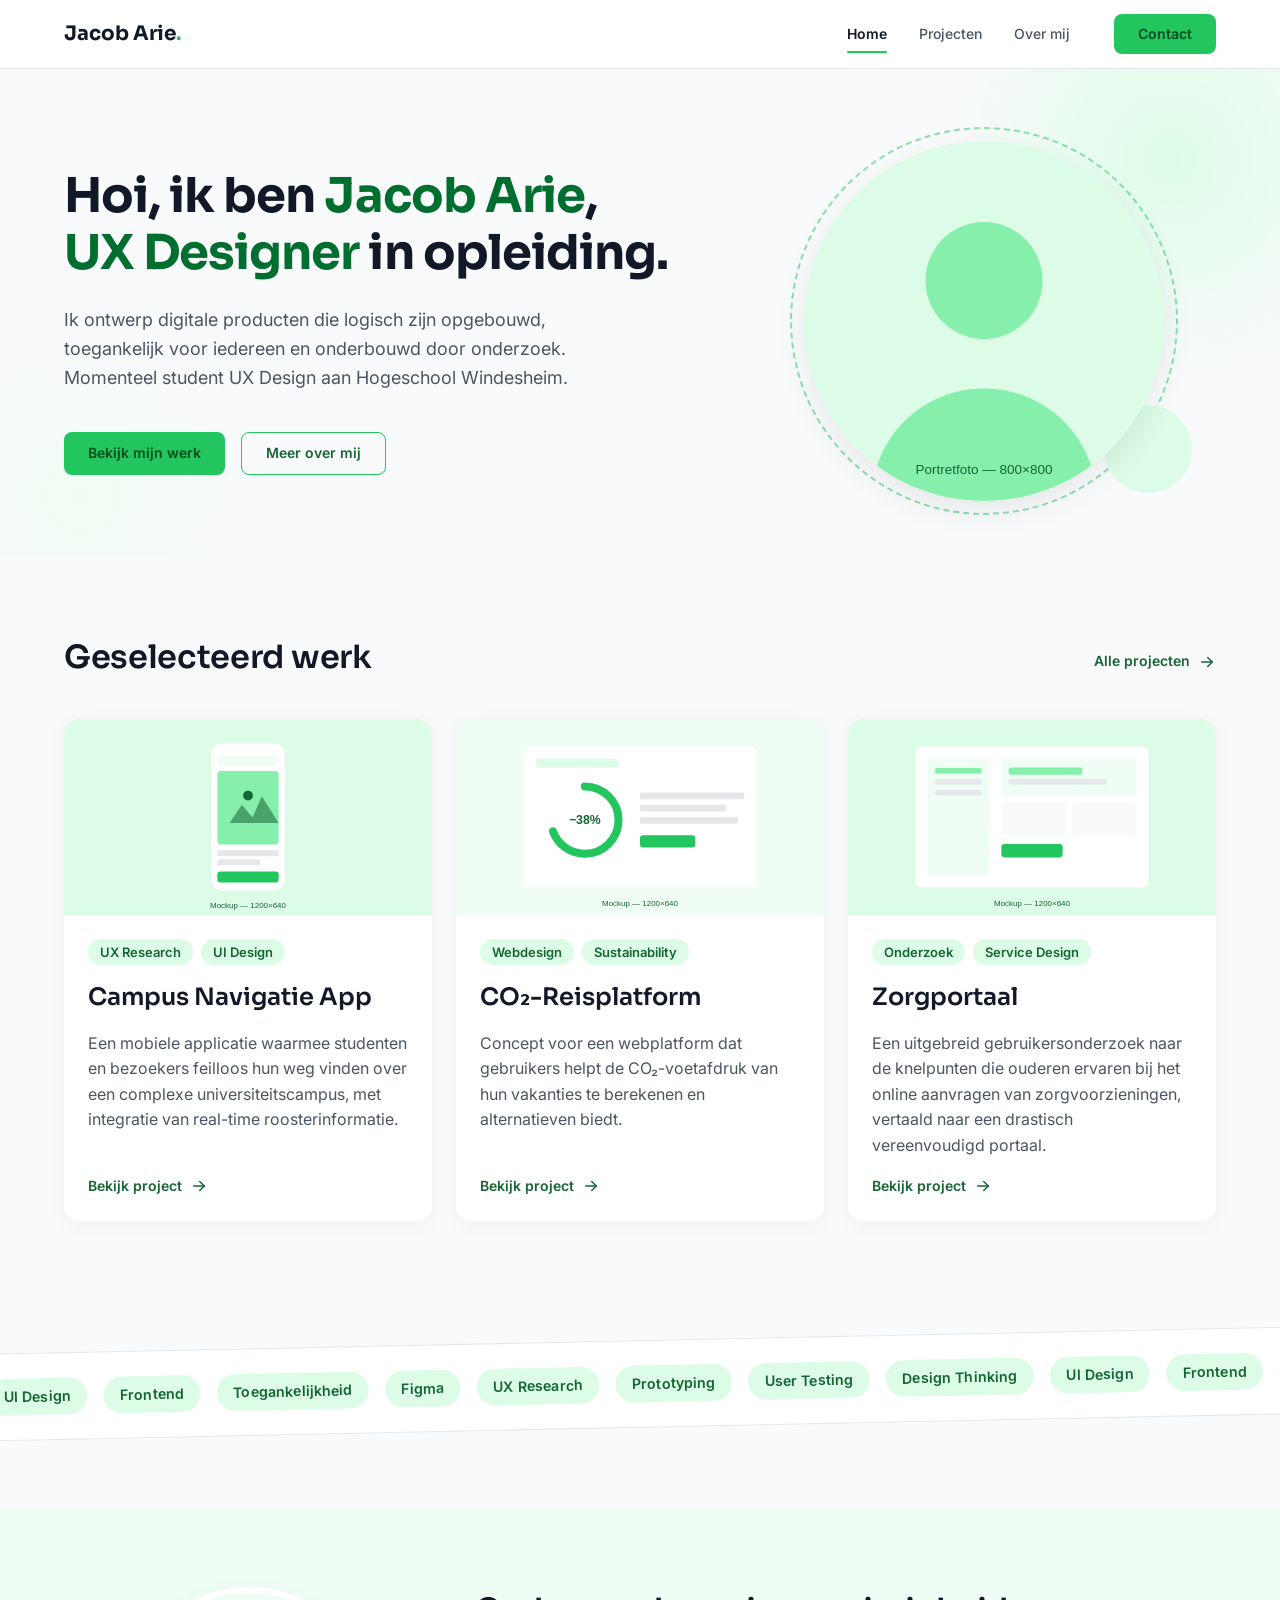
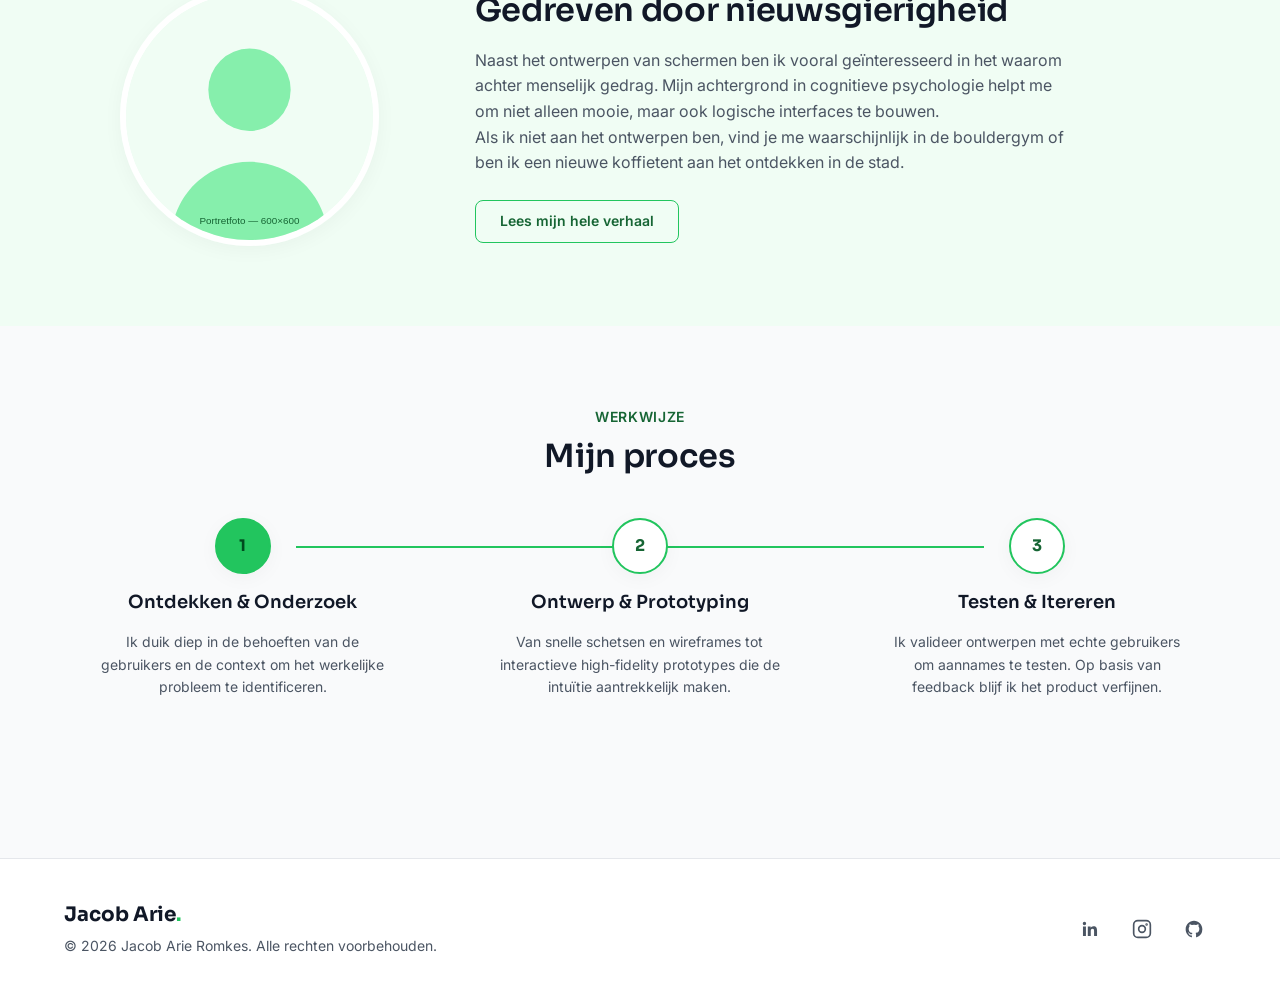
==== index.html @ 7e14b552 "polish: subtle projects note, self-contained 404, lazy images, theme-color" ====
<!DOCTYPE html>
<html lang="nl">
<head>
  <meta charset="UTF-8">
  <meta name="viewport" content="width=device-width, initial-scale=1.0">
  <meta name="theme-color" content="#f9fafb">
  <title>Jacob Arie | UX Designer in opleiding</title>
  <meta name="description" content="Portfolio van Jacob Arie Romkes, student UX Design aan Hogeschool Windesheim. Digitale producten die logisch zijn opgebouwd, toegankelijk en onderbouwd door onderzoek.">
  <link rel="icon" type="image/svg+xml" href="assets/icons/favicon.svg">
  <link rel="preconnect" href="https://fonts.googleapis.com">
  <link rel="preconnect" href="https://fonts.gstatic.com" crossorigin>
  <link href="https://fonts.googleapis.com/css2?family=Inter:wght@400;500;600&family=Sora:wght@600;700&display=swap" rel="stylesheet">
  <link rel="stylesheet" href="css/tokens.css">
  <link rel="stylesheet" href="css/base.css">
  <link rel="stylesheet" href="css/components.css">
  <link rel="stylesheet" href="css/pages.css">
  <link rel="stylesheet" href="css/animations.css">
  <script src="js/main.js" defer></script>
  <script src="js/scroll-animations.js" defer></script>
</head>
<body>
  <a class="skip-link" href="#main">Direct naar inhoud</a>

  <header class="site-header">
    <div class="container">
      <a class="site-logo" href="index.html">Jacob Arie<span class="logo-dot">.</span></a>
      <button class="nav-toggle" aria-expanded="false" aria-controls="site-nav" aria-label="Menu">
        <span class="bar"></span>
        <span class="bar"></span>
        <span class="bar"></span>
      </button>
      <nav class="site-nav" id="site-nav" aria-label="Hoofdnavigatie">
        <ul>
          <li><a href="index.html" aria-current="page">Home</a></li>
          <li><a href="projecten.html">Projecten</a></li>
          <li><a href="over-mij.html">Over mij</a></li>
        </ul>
        <a class="btn btn-primary nav-cta" href="contact.html">Contact</a>
      </nav>
    </div>
  </header>

  <main id="main">

    <!-- Hero -->
    <section class="hero" aria-labelledby="hero-title">
      <div class="container">
        <div class="hero-copy" data-reveal>
          <h1 id="hero-title">Hoi, ik ben <span class="hero-accent">Jacob Arie</span>,<br>
            <span class="hero-accent">UX Designer</span> in opleiding.</h1>
          <p class="hero-intro">Ik ontwerp digitale producten die logisch zijn opgebouwd, toegankelijk voor iedereen en onderbouwd door onderzoek. Momenteel student UX Design aan Hogeschool Windesheim.</p>
          <div class="hero-actions">
            <a class="btn btn-primary" href="projecten.html">Bekijk mijn werk</a>
            <a class="btn btn-outline" href="over-mij.html">Meer over mij</a>
          </div>
        </div>
        <div class="hero-portrait" data-reveal>
          <img src="assets/images/portret-hero.svg" alt="Portretfoto van Jacob Arie" width="800" height="800">
        </div>
      </div>
    </section>

    <!-- Geselecteerd werk -->
    <section class="section featured-work" aria-labelledby="werk-title">
      <div class="container">
        <div class="section-head" data-reveal>
          <h2 id="werk-title">Geselecteerd werk</h2>
          <a class="btn btn-ghost" href="projecten.html">Alle projecten
            <svg class="icon" xmlns="http://www.w3.org/2000/svg" viewBox="0 0 24 24" fill="none" stroke="currentColor" stroke-width="2" stroke-linecap="round" stroke-linejoin="round" aria-hidden="true"><path d="M5 12h14"/><path d="m13 6 6 6-6 6"/></svg></a>
        </div>
        <div class="projects-grid" data-reveal-stagger>
          <article class="card card-hover project-card">
            <img class="project-thumb" loading="lazy" decoding="async" src="assets/images/project-1-thumb.svg" alt="" width="1200" height="640">
            <div class="project-body">
              <ul class="chip-list" aria-label="Categorieën">
                <li class="chip">UX Research</li>
                <li class="chip">UI Design</li>
              </ul>
              <h3><a href="projecten/campus-app.html">Campus Navigatie App</a></h3>
              <p>Een mobiele applicatie waarmee studenten en bezoekers feilloos hun weg vinden over een complexe universiteitscampus, met integratie van real-time roosterinformatie.</p>
              <span class="project-link">Bekijk project
                <svg class="icon" xmlns="http://www.w3.org/2000/svg" viewBox="0 0 24 24" fill="none" stroke="currentColor" stroke-width="2" stroke-linecap="round" stroke-linejoin="round" aria-hidden="true"><path d="M5 12h14"/><path d="m13 6 6 6-6 6"/></svg></span>
            </div>
          </article>
          <article class="card card-hover project-card">
            <img class="project-thumb" loading="lazy" decoding="async" src="assets/images/project-2-thumb.svg" alt="" width="1200" height="640">
            <div class="project-body">
              <ul class="chip-list" aria-label="Categorieën">
                <li class="chip">Webdesign</li>
                <li class="chip">Sustainability</li>
              </ul>
              <h3><a href="projecten/co2-platform.html">CO₂-Reisplatform</a></h3>
              <p>Concept voor een webplatform dat gebruikers helpt de CO₂-voetafdruk van hun vakanties te berekenen en alternatieven biedt.</p>
              <span class="project-link">Bekijk project
                <svg class="icon" xmlns="http://www.w3.org/2000/svg" viewBox="0 0 24 24" fill="none" stroke="currentColor" stroke-width="2" stroke-linecap="round" stroke-linejoin="round" aria-hidden="true"><path d="M5 12h14"/><path d="m13 6 6 6-6 6"/></svg></span>
            </div>
          </article>
          <article class="card card-hover project-card">
            <img class="project-thumb" loading="lazy" decoding="async" src="assets/images/project-3-thumb.svg" alt="" width="1200" height="640">
            <div class="project-body">
              <ul class="chip-list" aria-label="Categorieën">
                <li class="chip">Onderzoek</li>
                <li class="chip">Service Design</li>
              </ul>
              <h3><a href="projecten/zorgportaal.html">Zorgportaal</a></h3>
              <p>Een uitgebreid gebruikersonderzoek naar de knelpunten die ouderen ervaren bij het online aanvragen van zorgvoorzieningen, vertaald naar een drastisch vereenvoudigd portaal.</p>
              <span class="project-link">Bekijk project
                <svg class="icon" xmlns="http://www.w3.org/2000/svg" viewBox="0 0 24 24" fill="none" stroke="currentColor" stroke-width="2" stroke-linecap="round" stroke-linejoin="round" aria-hidden="true"><path d="M5 12h14"/><path d="m13 6 6 6-6 6"/></svg></span>
            </div>
          </article>
        </div>
      </div>
    </section>

    <!-- Skills-strip -->
    <aside class="skills-strip" aria-label="Vaardigheden">
      <div class="skills-track">
        <div class="skills-set">
          <span class="chip">UI Design</span>
          <span class="chip">Frontend</span>
          <span class="chip">Toegankelijkheid</span>
          <span class="chip">Figma</span>
          <span class="chip">UX Research</span>
          <span class="chip">Prototyping</span>
          <span class="chip">User Testing</span>
          <span class="chip">Design Thinking</span>
        </div>
        <div class="skills-set" aria-hidden="true">
          <span class="chip">UI Design</span>
          <span class="chip">Frontend</span>
          <span class="chip">Toegankelijkheid</span>
          <span class="chip">Figma</span>
          <span class="chip">UX Research</span>
          <span class="chip">Prototyping</span>
          <span class="chip">User Testing</span>
          <span class="chip">Design Thinking</span>
        </div>
        <div class="skills-set" aria-hidden="true">
          <span class="chip">UI Design</span>
          <span class="chip">Frontend</span>
          <span class="chip">Toegankelijkheid</span>
          <span class="chip">Figma</span>
          <span class="chip">UX Research</span>
          <span class="chip">Prototyping</span>
          <span class="chip">User Testing</span>
          <span class="chip">Design Thinking</span>
        </div>
        <div class="skills-set" aria-hidden="true">
          <span class="chip">UI Design</span>
          <span class="chip">Frontend</span>
          <span class="chip">Toegankelijkheid</span>
          <span class="chip">Figma</span>
          <span class="chip">UX Research</span>
          <span class="chip">Prototyping</span>
          <span class="chip">User Testing</span>
          <span class="chip">Design Thinking</span>
        </div>
      </div>
    </aside>

    <!-- About-teaser -->
    <section class="section about-teaser" aria-labelledby="teaser-title">
      <div class="container">
        <div class="teaser-portrait" data-reveal>
          <img loading="lazy" decoding="async" src="assets/images/portret-teaser.svg" alt="Portretfoto van Jacob Arie" width="600" height="600">
        </div>
        <div data-reveal>
          <h2 id="teaser-title">Gedreven door nieuwsgierigheid</h2>
          <p>Naast het ontwerpen van schermen ben ik vooral geïnteresseerd in het waarom achter menselijk gedrag. Mijn achtergrond in cognitieve psychologie helpt me om niet alleen mooie, maar ook logische interfaces te bouwen.</p>
          <p>Als ik niet aan het ontwerpen ben, vind je me waarschijnlijk in de bouldergym of ben ik een nieuwe koffietent aan het ontdekken in de stad.</p>
          <a class="btn btn-outline" href="over-mij.html">Lees mijn hele verhaal</a>
        </div>
      </div>
    </section>

    <!-- Proces -->
    <section class="section process" aria-labelledby="proces-title">
      <div class="container">
        <span class="overline" data-reveal>Werkwijze</span>
        <h2 id="proces-title" data-reveal>Mijn proces</h2>
        <div class="process-wrap" data-process>
          <div class="process-connector" aria-hidden="true"><span class="connector-fill"></span></div>
          <ol class="process-steps">
          <li class="process-step" data-reveal>
            <span class="step-marker">1</span>
            <h3>Ontdekken &amp; Onderzoek</h3>
            <p>Ik duik diep in de behoeften van de gebruikers en de context om het werkelijke probleem te identificeren.</p>
          </li>
          <li class="process-step" data-reveal>
            <span class="step-marker">2</span>
            <h3>Ontwerp &amp; Prototyping</h3>
            <p>Van snelle schetsen en wireframes tot interactieve high-fidelity prototypes die de intuïtie aantrekkelijk maken.</p>
          </li>
          <li class="process-step" data-reveal>
            <span class="step-marker">3</span>
            <h3>Testen &amp; Itereren</h3>
            <p>Ik valideer ontwerpen met echte gebruikers om aannames te testen. Op basis van feedback blijf ik het product verfijnen.</p>
          </li>
          </ol>
        </div>
      </div>
    </section>

  </main>

  <footer class="site-footer">
    <div class="container footer-simple">
      <div class="footer-brand">
        <a class="site-logo" href="index.html">Jacob Arie<span class="logo-dot">.</span></a>
        <p class="footer-copy">&copy; 2026 Jacob Arie Romkes. Alle rechten voorbehouden.</p>
      </div>
      <ul class="footer-socials">
        <li><a href="https://www.linkedin.com/in/jacob-arie-romkes-8985582a4" target="_blank" rel="noopener" aria-label="LinkedIn"><svg xmlns="http://www.w3.org/2000/svg" viewBox="0 0 24 24" fill="currentColor" aria-hidden="true"><path d="M20.45 20.45h-3.55v-5.57c0-1.33-.03-3.04-1.85-3.04-1.86 0-2.14 1.45-2.14 2.94v5.67H9.36V9h3.41v1.56h.05c.48-.9 1.64-1.85 3.37-1.85 3.6 0 4.27 2.37 4.27 5.46v6.28zM5.34 7.43a2.06 2.06 0 1 1 0-4.12 2.06 2.06 0 0 1 0 4.12zM7.12 20.45H3.56V9h3.56v11.45z"/></svg></a></li>
        <li><a href="https://www.instagram.com/jacobarieromkes/" target="_blank" rel="noopener" aria-label="Instagram"><svg xmlns="http://www.w3.org/2000/svg" viewBox="0 0 24 24" fill="none" stroke="currentColor" stroke-width="2" stroke-linecap="round" stroke-linejoin="round" aria-hidden="true"><rect x="2" y="2" width="20" height="20" rx="5"/><circle cx="12" cy="12" r="4"/><circle cx="17.5" cy="6.5" r="0.5" fill="currentColor"/></svg></a></li>
        <li><a href="https://github.com/JacobArieRomkes" target="_blank" rel="noopener" aria-label="GitHub"><svg xmlns="http://www.w3.org/2000/svg" viewBox="0 0 24 24" fill="currentColor" aria-hidden="true"><path d="M12 2C6.48 2 2 6.58 2 12.25c0 4.53 2.87 8.37 6.84 9.73.5.09.68-.22.68-.49 0-.24-.01-.89-.01-1.74-2.78.62-3.37-1.37-3.37-1.37-.45-1.18-1.11-1.5-1.11-1.5-.91-.63.07-.62.07-.62 1 .07 1.53 1.06 1.53 1.06.9 1.57 2.36 1.12 2.93.85.09-.66.35-1.12.63-1.37-2.22-.26-4.56-1.14-4.56-5.07 0-1.12.39-2.03 1.03-2.75-.1-.26-.45-1.3.1-2.7 0 0 .84-.28 2.75 1.05a9.36 9.36 0 0 1 5 0c1.91-1.33 2.75-1.05 2.75-1.05.55 1.4.2 2.44.1 2.7.64.72 1.03 1.63 1.03 2.75 0 3.94-2.34 4.8-4.57 5.06.36.32.68.94.68 1.9 0 1.37-.01 2.47-.01 2.81 0 .27.18.59.69.49A10.25 10.25 0 0 0 22 12.25C22 6.58 17.52 2 12 2z"/></svg></a></li>
      </ul>
    </div>
  </footer>
</body>
</html>
---- css/tokens.css ----
/* ==========================================================================
   Design tokens — bron: DESIGN.MD (Vivid Minimalist Portfolio)
   Alle waarden op de site komen uit dit bestand.
   ========================================================================== */

:root {
  /* Colors */
  --color-primary: #22c55e;        /* acties, brand-highlights */
  --color-on-primary: #004b1e;     /* tekst op primary (AA-contrast op fel groen) */
  --color-primary-hover: #4ade80;  /* hover-variant die contrast behoudt */
  --color-primary-dark: #166534;   /* groene tekst op lichte vlakken (AA) */
  --color-primary-deep: #006e2f;   /* accenten in koppen */
  --color-mint: #dcfce7;           /* chips, zachte achtergronden */
  --color-tint: #f0fdf4;           /* sectie-achtergronden */
  --color-text: #111827;
  --color-text-muted: #4b5563;
  --color-bg: #f9fafb;
  --color-surface: #ffffff;
  --color-border: #e5e7eb;
  --color-input-bg: #f3f4f6;
  --color-error: #ba1a1a;
  --color-error-bg: #ffdad6;

  /* Typography */
  --font-heading: 'Sora', sans-serif;
  --font-body: 'Inter', sans-serif;
  --text-xl: 3rem;        /* 48px — headline-xl */
  --text-xl-mobile: 2.25rem; /* 36px */
  --text-lg: 2rem;        /* 32px — headline-lg */
  --text-md: 1.5rem;      /* 24px — headline-md */
  --body-lg: 1.125rem;    /* 18px */
  --body-md: 1rem;        /* 16px */
  --label-sm: 0.875rem;   /* 14px */

  /* Spacing (4px grid) */
  --space-xs: 4px;
  --space-sm: 8px;
  --space-md: 16px;
  --space-lg: 24px;
  --space-xl: 40px;
  --section-gap: 80px;
  --container-max: 1200px;

  /* Radius */
  --radius-sm: 0.25rem;
  --radius-md: 0.5rem;
  --radius-lg: 1rem;
  --radius-xl: 1.5rem;
  --radius-full: 9999px;

  /* Shadows */
  --shadow-1: 0 4px 20px rgba(0, 0, 0, 0.04);
  --shadow-2: 0 10px 30px rgba(0, 0, 0, 0.08);
}
---- css/base.css ----
/* ==========================================================================
   Base — reset, typografie, layout-primitieven
   ========================================================================== */

*,
*::before,
*::after {
  box-sizing: border-box;
}

* {
  margin: 0;
}

html {
  -webkit-text-size-adjust: 100%;
  color-scheme: light;
}

@media (prefers-reduced-motion: no-preference) {
  html {
    scroll-behavior: smooth;
  }
}

body {
  overflow-x: clip;
  font-family: var(--font-body);
  font-size: var(--body-md);
  line-height: 1.6;
  color: var(--color-text);
  background-color: var(--color-bg);
  -webkit-font-smoothing: antialiased;
}

img,
svg,
video {
  display: block;
  max-width: 100%;
  height: auto;
}

input,
button,
textarea,
select {
  font: inherit;
}

/* Typografie ------------------------------------------------------------- */

h1,
h2,
h3 {
  font-family: var(--font-heading);
  line-height: 1.2;
  text-wrap: balance;
}

h1 {
  font-size: var(--text-xl);
  font-weight: 700;
  letter-spacing: -0.02em;
}

h2 {
  font-size: var(--text-lg);
  font-weight: 600;
  letter-spacing: -0.01em;
  line-height: 1.3;
}

h3 {
  font-size: var(--text-md);
  font-weight: 600;
  line-height: 1.4;
}

@media (max-width: 639px) {
  h1 {
    font-size: var(--text-xl-mobile);
  }

  h2 {
    font-size: 1.625rem;
  }
}

p {
  text-wrap: pretty;
}

a {
  color: var(--color-primary-dark);
}

.lead {
  font-size: var(--body-lg);
  color: var(--color-text-muted);
}

.overline {
  font-size: var(--label-sm);
  font-weight: 600;
  letter-spacing: 0.05em;
  text-transform: uppercase;
  color: var(--color-primary-dark);
}

::selection {
  background-color: var(--color-mint);
}

/* Layout ------------------------------------------------------------------ */

.container {
  max-width: var(--container-max);
  margin-inline: auto;
  padding-inline: var(--space-lg);
}

@media (max-width: 639px) {
  .container {
    padding-inline: var(--space-md);
  }
}

.section {
  padding-block: var(--section-gap);
}

@media (max-width: 639px) {
  .section {
    padding-block: 56px;
  }
}

.section-tight {
  padding-top: 0;
}

.mt-xl {
  margin-top: var(--space-xl);
}

/* Toegankelijkheid --------------------------------------------------------- */

.skip-link {
  position: absolute;
  top: -100%;
  left: var(--space-md);
  z-index: 100;
  padding: var(--space-sm) var(--space-md);
  background-color: var(--color-surface);
  color: var(--color-primary-dark);
  font-weight: 600;
  border-radius: var(--radius-md);
  box-shadow: var(--shadow-2);
}

.skip-link:focus {
  top: var(--space-md);
}

:focus-visible {
  outline: 2px solid var(--color-primary);
  outline-offset: 2px;
}

.visually-hidden {
  position: absolute;
  width: 1px;
  height: 1px;
  padding: 0;
  margin: -1px;
  overflow: hidden;
  clip: rect(0 0 0 0);
  white-space: nowrap;
  border: 0;
}
---- css/components.css ----
/* ==========================================================================
   Components — header/nav, footer, knoppen, cards, chips, formulieren
   ========================================================================== */

/* Header ------------------------------------------------------------------ */

.site-header {
  position: sticky;
  top: 0;
  z-index: 50;
  background-color: rgba(255, 255, 255, 0.92);
  backdrop-filter: blur(8px);
  border-bottom: 1px solid var(--color-border);
}

.site-header .container {
  display: flex;
  align-items: center;
  justify-content: space-between;
  gap: var(--space-lg);
  height: 68px;
}

.site-logo {
  font-family: var(--font-heading);
  font-size: 1.25rem;
  font-weight: 700;
  color: var(--color-text);
  text-decoration: none;
}

.site-logo .logo-dot {
  color: var(--color-primary);
}

.site-nav {
  display: flex;
  align-items: center;
  gap: var(--space-xl);
}

.site-nav ul {
  display: flex;
  align-items: center;
  gap: var(--space-lg);
  list-style: none;
  margin: 0;
  padding: 0;
}

.site-nav a:not(.btn) {
  position: relative;
  display: inline-block;
  padding: var(--space-sm) var(--space-xs);
  font-size: var(--label-sm);
  font-weight: 500;
  color: var(--color-text-muted);
  text-decoration: none;
  transition: color 150ms ease;
}

.site-nav a:not(.btn):hover {
  color: var(--color-text);
}

/* Actieve pagina: groene indicator (Nielsen: zichtbaarheid systeemstatus) */
.site-nav a[aria-current='page'] {
  color: var(--color-text);
  font-weight: 600;
}

.site-nav a[aria-current='page']::after {
  content: '';
  position: absolute;
  left: var(--space-xs);
  right: var(--space-xs);
  bottom: 0;
  height: 2px;
  border-radius: var(--radius-full);
  background-color: var(--color-primary);
}

.nav-toggle {
  display: none;
  flex-direction: column;
  justify-content: center;
  gap: 5px;
  width: 44px;
  height: 44px;
  padding: 10px;
  background: none;
  border: none;
  border-radius: var(--radius-md);
  cursor: pointer;
}

.nav-toggle .bar {
  width: 100%;
  height: 2px;
  border-radius: var(--radius-full);
  background-color: var(--color-text);
  transition: transform 200ms ease, opacity 200ms ease;
}

.nav-toggle[aria-expanded='true'] .bar:nth-child(1) {
  transform: translateY(7px) rotate(45deg);
}

.nav-toggle[aria-expanded='true'] .bar:nth-child(2) {
  opacity: 0;
}

.nav-toggle[aria-expanded='true'] .bar:nth-child(3) {
  transform: translateY(-7px) rotate(-45deg);
}

@media (max-width: 767px) {
  .nav-toggle {
    display: flex;
  }

  .site-nav {
    position: absolute;
    top: 68px;
    left: 0;
    right: 0;
    display: none;
    flex-direction: column;
    align-items: stretch;
    gap: var(--space-md);
    padding: var(--space-lg) var(--space-md);
    background-color: var(--color-surface);
    border-bottom: 1px solid var(--color-border);
    box-shadow: var(--shadow-2);
  }

  .site-nav.is-open {
    display: flex;
  }

  .site-nav ul {
    flex-direction: column;
    align-items: stretch;
    gap: var(--space-xs);
  }

  .site-nav a:not(.btn) {
    display: block;
    padding: var(--space-md);
    font-size: var(--body-md);
    border-radius: var(--radius-md);
  }

  .site-nav a:not(.btn):hover {
    background-color: var(--color-tint);
  }

  .site-nav a[aria-current='page']::after {
    left: var(--space-md);
    right: auto;
    width: 24px;
  }

  .nav-cta {
    text-align: center;
  }
}

/* Actieve Contact-knop: laat zien dat je al op die pagina bent */
.site-nav .nav-cta[aria-current='page'] {
  background-color: var(--color-primary-dark);
  color: #ffffff;
  box-shadow: inset 0 0 0 2px rgba(255, 255, 255, 0.3);
}

/* Footer ------------------------------------------------------------------ */

.site-footer {
  margin-top: var(--section-gap);
  padding-block: var(--space-xl);
  background-color: var(--color-surface);
  border-top: 1px solid var(--color-border);
}

.footer-simple {
  display: flex;
  flex-wrap: wrap;
  align-items: center;
  justify-content: space-between;
  gap: var(--space-lg);
}

.footer-copy {
  margin-top: var(--space-xs);
  font-size: var(--label-sm);
  color: var(--color-text-muted);
}

.footer-socials {
  display: flex;
  gap: var(--space-sm);
  list-style: none;
  margin: 0;
  padding: 0;
}

.footer-socials a {
  display: flex;
  align-items: center;
  justify-content: center;
  width: 44px;
  height: 44px;
  color: var(--color-text-muted);
  border-radius: var(--radius-full);
  transition: color 150ms ease, background-color 150ms ease;
}

.footer-socials a:hover {
  color: var(--color-primary-dark);
  background-color: var(--color-mint);
}

.footer-socials svg {
  width: 20px;
  height: 20px;
}

/* Knoppen ------------------------------------------------------------------ */

.btn {
  display: inline-flex;
  align-items: center;
  justify-content: center;
  gap: var(--space-sm);
  padding: 12px var(--space-lg);
  font-size: var(--label-sm);
  font-weight: 600;
  line-height: 1.2;
  text-decoration: none;
  border: none;
  border-radius: var(--radius-md);
  cursor: pointer;
  transition: background-color 150ms ease, color 150ms ease,
    border-color 150ms ease, transform 150ms ease, box-shadow 150ms ease;
}

.btn:active {
  transform: scale(0.98);
}

.btn-primary {
  background-color: var(--color-primary);
  color: var(--color-on-primary);
}

.btn-primary:hover {
  background-color: var(--color-primary-hover);
  box-shadow: var(--shadow-2);
}

.btn-outline {
  background-color: transparent;
  color: var(--color-primary-dark);
  border: 1.5px solid var(--color-primary);
}

.btn-outline:hover {
  background-color: var(--color-tint);
}

.btn-ghost {
  padding: var(--space-sm) 0;
  background: none;
  color: var(--color-primary-dark);
  border-radius: var(--radius-sm);
}

.btn-ghost .icon {
  transition: transform 150ms ease;
}

.btn-ghost:hover .icon {
  transform: translateX(4px);
}

.btn .icon {
  width: 18px;
  height: 18px;
  flex-shrink: 0;
}

/* Cards ---------------------------------------------------------------- */

.card {
  background-color: var(--color-surface);
  border-radius: var(--radius-lg);
  box-shadow: var(--shadow-1);
}

.card-hover {
  transition: transform 200ms ease, box-shadow 200ms ease;
}

.card-hover:hover,
.card-hover:focus-within {
  transform: translateY(-4px);
  box-shadow: var(--shadow-2);
}

/* Chips ---------------------------------------------------------------- */

.chip {
  display: inline-block;
  padding: var(--space-xs) 12px;
  font-size: 0.8125rem;
  font-weight: 600;
  line-height: 1.4;
  color: var(--color-primary-dark);
  background-color: var(--color-mint);
  border-radius: var(--radius-full);
  white-space: nowrap;
}

.chip-list {
  display: flex;
  flex-wrap: wrap;
  gap: var(--space-sm);
  list-style: none;
  margin: 0;
  padding: 0;
}

/* Formulieren ------------------------------------------------------------- */

.field {
  display: flex;
  flex-direction: column;
  gap: 6px;
  margin-bottom: var(--space-md);
}

.field label {
  font-size: var(--label-sm);
  font-weight: 600;
}

.field input,
.field textarea {
  padding: 12px var(--space-md);
  background-color: var(--color-input-bg);
  border: 1px solid var(--color-border);
  border-radius: var(--radius-md);
  transition: border-color 150ms ease, background-color 150ms ease;
}

.field input:hover,
.field textarea:hover {
  border-color: var(--color-text-muted);
}

.field input:focus,
.field textarea:focus {
  outline: none;
  border-color: var(--color-primary);
  box-shadow: 0 0 0 1px var(--color-primary);
  background-color: var(--color-surface);
}

.field textarea {
  min-height: 140px;
  resize: vertical;
}

.field.has-error input,
.field.has-error textarea {
  border-color: var(--color-error);
}

.field-error {
  display: none;
  font-size: var(--label-sm);
  color: var(--color-error);
}

.field.has-error .field-error {
  display: block;
}

.form-status {
  margin-top: var(--space-md);
  padding: var(--space-md);
  font-size: var(--label-sm);
  font-weight: 500;
  border-radius: var(--radius-md);
}

.form-status.is-success {
  color: var(--color-primary-dark);
  background-color: var(--color-mint);
}

.form-status.is-error {
  color: var(--color-error);
  background-color: var(--color-error-bg);
}

.form-status:empty {
  display: none;
}

/* Page header (gedeeld patroon op subpagina's) ----------------------------- */

.page-header {
  padding-block: var(--space-xl) 0;
}

.page-header .lead {
  margin-top: var(--space-sm);
  max-width: 60ch;
}
---- css/pages.css ----
/* ==========================================================================
   Pages — sectie-specifieke styling per pagina
   ========================================================================== */

/* Hero (Home) --------------------------------------------------------------- */

.hero {
  position: relative;
  overflow: hidden;
  padding-block: 72px 56px;
}

/* Zachte kleurvlekken achter de hero voor wat leven */
.hero::before {
  content: '';
  position: absolute;
  top: -140px;
  right: -120px;
  width: 460px;
  height: 460px;
  border-radius: var(--radius-full);
  background: radial-gradient(circle, var(--color-mint) 0%, transparent 68%);
}

.hero::after {
  content: '';
  position: absolute;
  bottom: -100px;
  left: -80px;
  width: 320px;
  height: 320px;
  border-radius: var(--radius-full);
  background: radial-gradient(circle, var(--color-tint) 0%, transparent 68%);
}

.hero .container {
  position: relative;
  z-index: 1;
  display: grid;
  grid-template-columns: minmax(0, 7fr) minmax(0, 5fr);
  align-items: center;
  gap: var(--space-xl);
}


.hero-accent {
  color: var(--color-primary-deep);
}

.hero-intro {
  margin-top: var(--space-lg);
  max-width: 52ch;
  font-size: var(--body-lg);
  color: var(--color-text-muted);
}

.hero-actions {
  display: flex;
  flex-wrap: wrap;
  gap: var(--space-md);
  margin-top: var(--space-xl);
}

.hero-portrait {
  position: relative;
  justify-self: center;
  width: min(360px, 80%);
}

.hero-portrait img {
  position: relative;
  z-index: 1;
  aspect-ratio: 1;
  width: 100%;
  object-fit: cover;
  border-radius: var(--radius-full);
  box-shadow: var(--shadow-2);
}

/* Decoratieve ring achter het portret */
.hero-portrait::before {
  content: '';
  position: absolute;
  inset: -14px;
  border: 2px dashed var(--color-primary);
  border-radius: var(--radius-full);
  opacity: 0.5;
}

.hero-portrait::after {
  content: '';
  position: absolute;
  right: -28px;
  bottom: 8px;
  width: 88px;
  height: 88px;
  background-color: var(--color-mint);
  border-radius: var(--radius-full);
  z-index: 0;
}

@media (max-width: 1023px) {
  .hero .container {
    grid-template-columns: 1fr;
    text-align: center;
  }

  .hero-intro {
    margin-inline: auto;
  }

  .hero-actions {
    justify-content: center;
  }

  .hero-portrait {
    grid-row: 1;
    width: min(280px, 70%);
    margin-bottom: var(--space-lg);
  }
}

/* Project cards (Home + Projecten) --------------------------------------- */

.section-head {
  display: flex;
  align-items: flex-end;
  justify-content: space-between;
  gap: var(--space-lg);
  margin-bottom: var(--space-xl);
}

.projects-grid {
  display: grid;
  grid-template-columns: repeat(auto-fit, minmax(min(100%, 340px), 1fr));
  gap: var(--space-lg);
}

.project-card {
  position: relative;
  display: flex;
  flex-direction: column;
  overflow: hidden;
}

.project-card .project-thumb {
  aspect-ratio: 15 / 8;
  width: 100%;
  object-fit: cover;
}

.project-card .project-body {
  display: flex;
  flex-direction: column;
  align-items: flex-start;
  gap: var(--space-md);
  flex-grow: 1;
  padding: var(--space-lg);
}

.project-card h3 a {
  color: inherit;
  text-decoration: none;
}

/* Hele kaart klikbaar via pseudo-element op de titel-link */
.project-card h3 a::after {
  content: '';
  position: absolute;
  inset: 0;
}

.project-card p {
  color: var(--color-text-muted);
}

.project-card .project-link {
  position: relative;
  z-index: 1;
  margin-top: auto;
  display: inline-flex;
  align-items: center;
  gap: var(--space-sm);
  font-size: var(--label-sm);
  font-weight: 600;
  color: var(--color-primary-dark);
}

.project-card .project-link .icon {
  width: 18px;
  height: 18px;
  transition: transform 150ms ease;
}

.project-card:hover .project-link .icon {
  transform: translateX(4px);
}

.projects-more {
  margin-top: var(--space-xl);
  text-align: center;
  color: var(--color-text-muted);
  font-size: var(--label-sm);
}

/* Skills-strip (Home) --------------------------------------------------- */

.skills-strip {
  margin-block: var(--space-xl) var(--section-gap);
  padding-block: var(--space-lg);
  border-block: 1px solid var(--color-border);
  background-color: var(--color-surface);
  overflow: hidden;
  transform: rotate(-1.2deg) scale(1.02);
}

.skills-track {
  display: flex;
  width: max-content;
}

/* Elke set is exact even breed (eigen gap + naadruimte), zodat de
   marquee-loop naadloos aansluit zonder sprong. */
.skills-set {
  display: flex;
  gap: var(--space-md);
  padding-right: var(--space-md);
}

.skills-track .chip {
  font-size: var(--label-sm);
  padding: var(--space-sm) var(--space-md);
}


/* About-teaser (Home) ----------------------------------------------------- */

.about-teaser {
  background-color: var(--color-tint);
}

.about-teaser .container {
  display: grid;
  grid-template-columns: minmax(0, 4fr) minmax(0, 8fr);
  align-items: center;
  gap: var(--space-xl);
}

.teaser-portrait {
  justify-self: center;
  width: min(260px, 70%);
}

.teaser-portrait img {
  aspect-ratio: 1;
  width: 100%;
  object-fit: cover;
  border-radius: var(--radius-full);
  border: 6px solid var(--color-surface);
  box-shadow: var(--shadow-1);
}

.about-teaser h2 {
  margin-bottom: var(--space-md);
}

.about-teaser p {
  max-width: 60ch;
  color: var(--color-text-muted);
}

.about-teaser .btn {
  margin-top: var(--space-lg);
}

@media (max-width: 767px) {
  .about-teaser .container {
    grid-template-columns: 1fr;
    text-align: center;
  }

  .about-teaser p {
    margin-inline: auto;
  }
}

/* Proces (Home) ---------------------------------------------------------- */

.process {
  text-align: center;
}

.process .overline {
  display: block;
  margin-bottom: var(--space-sm);
}

.process-wrap {
  position: relative;
  margin-top: var(--space-xl);
}

.process-steps {
  display: grid;
  grid-template-columns: repeat(3, 1fr);
  gap: var(--space-xl);
  list-style: none;
  margin: 0;
  padding: 0;
}

.process-step {
  position: relative;
  display: flex;
  flex-direction: column;
  align-items: center;
  gap: var(--space-md);
}

.step-marker {
  display: flex;
  align-items: center;
  justify-content: center;
  width: 56px;
  height: 56px;
  font-family: var(--font-heading);
  font-weight: 700;
  color: var(--color-primary-dark);
  background-color: var(--color-surface);
  border: 2px solid var(--color-primary);
  border-radius: var(--radius-full);
  box-shadow: var(--shadow-1);
  transition: background-color 300ms ease, color 300ms ease;
}

.process-step.is-active .step-marker {
  background-color: var(--color-primary);
  color: var(--color-on-primary);
}

/* Verbindingslijn tussen de stappen */
.process-connector {
  position: absolute;
  top: 28px;
  left: calc(16.67% + 40px);
  right: calc(16.67% + 40px);
  height: 2px;
  background-color: var(--color-mint);
}

.process-connector .connector-fill {
  display: block;
  height: 100%;
  width: 0;
  background-color: var(--color-primary);
  transition: width 1200ms ease;
}

.process-step h3 {
  font-size: 1.125rem;
}

.process-step p {
  max-width: 32ch;
  font-size: var(--label-sm);
  color: var(--color-text-muted);
}

@media (max-width: 767px) {
  .process-steps {
    grid-template-columns: 1fr;
    gap: var(--space-xl);
  }

  .process-connector {
    display: none;
  }
}

/* Case study (projectdetail) ---------------------------------------------- */

.back-link {
  display: inline-flex;
  align-items: center;
  gap: var(--space-sm);
  margin-top: var(--space-lg);
  font-size: var(--label-sm);
  font-weight: 600;
  color: var(--color-primary-dark);
  text-decoration: none;
}

.back-link .icon {
  width: 18px;
  height: 18px;
  transform: rotate(180deg);
  transition: transform 150ms ease;
}

.back-link:hover .icon {
  transform: rotate(180deg) translateX(4px);
}

.case-header {
  padding-block: var(--space-xl) var(--section-gap);
}

.case-header .container {
  display: grid;
  grid-template-columns: minmax(0, 6fr) minmax(0, 6fr);
  align-items: center;
  gap: var(--space-xl);
}

.case-header h1 {
  margin-top: var(--space-md);
}

.case-header .lead {
  margin-top: var(--space-md);
  max-width: 55ch;
}

.case-meta {
  display: flex;
  flex-wrap: wrap;
  gap: var(--space-sm);
  margin-top: var(--space-lg);
  list-style: none;
  padding: 0;
}

.case-hero-img {
  width: 100%;
  border-radius: var(--radius-xl);
  box-shadow: var(--shadow-2);
}

@media (max-width: 1023px) {
  .case-header .container {
    grid-template-columns: 1fr;
  }
}

.case-section {
  padding-block: 0 var(--section-gap);
}

.case-section .container {
  max-width: 880px;
}

.case-section h2 {
  margin-bottom: var(--space-md);
}

.case-section p + p {
  margin-top: var(--space-md);
}

.case-section p {
  color: var(--color-text-muted);
}

/* Doel-blok in de opdracht */
.case-goal {
  margin-top: var(--space-lg);
  padding: var(--space-lg);
  background-color: var(--color-tint);
  border-left: 3px solid var(--color-primary);
  border-radius: var(--radius-md);
  color: var(--color-text);
}

.case-goal strong {
  color: var(--color-primary-dark);
}

/* Aanpak: 3 methode-kaartjes */
.case-approach {
  display: grid;
  grid-template-columns: repeat(auto-fit, minmax(min(100%, 240px), 1fr));
  gap: var(--space-lg);
  margin-top: var(--space-xl);
}

.approach-card {
  padding: var(--space-lg);
}

.approach-card .approach-icon {
  display: flex;
  align-items: center;
  justify-content: center;
  width: 44px;
  height: 44px;
  margin-bottom: var(--space-md);
  color: var(--color-primary-dark);
  background-color: var(--color-mint);
  border-radius: var(--radius-md);
}

.approach-card h3 {
  font-size: 1.125rem;
  margin-bottom: var(--space-sm);
}

.approach-card p {
  font-size: var(--label-sm);
}

/* Keuzes & wireframes */
.case-choices-layout {
  display: grid;
  grid-template-columns: minmax(0, 5fr) minmax(0, 7fr);
  gap: var(--space-xl);
  align-items: center;
  margin-top: var(--space-xl);
}

.case-choices-layout img {
  width: 100%;
  border-radius: var(--radius-lg);
  box-shadow: var(--shadow-1);
}

@media (max-width: 767px) {
  .case-choices-layout {
    grid-template-columns: 1fr;
  }
}

.choice-list {
  list-style: none;
  padding: 0;
  display: flex;
  flex-direction: column;
  gap: var(--space-lg);
}

.choice-list li {
  position: relative;
  padding-left: 44px;
}

.choice-list li::before {
  content: '✓';
  position: absolute;
  left: 0;
  top: 2px;
  display: flex;
  align-items: center;
  justify-content: center;
  width: 28px;
  height: 28px;
  font-weight: 700;
  color: var(--color-primary-dark);
  background-color: var(--color-mint);
  border-radius: var(--radius-full);
}

.choice-list h3 {
  font-size: 1.0625rem;
  margin-bottom: var(--space-xs);
}

.choice-list p {
  font-size: var(--label-sm);
}

/* Eindresultaat */
.case-result {
  background-color: var(--color-tint);
  padding-block: var(--section-gap);
  margin-bottom: var(--section-gap);
  text-align: center;
}

.case-result .container {
  max-width: 880px;
}

.case-result .lead {
  margin-inline: auto;
  margin-top: var(--space-sm);
  max-width: 55ch;
}

.case-result img {
  width: 100%;
  margin-top: var(--space-xl);
  border-radius: var(--radius-xl);
  box-shadow: var(--shadow-2);
}

/* Leerpunten */
.case-learnings {
  display: grid;
  grid-template-columns: repeat(auto-fit, minmax(min(100%, 300px), 1fr));
  gap: var(--space-lg);
  margin-top: var(--space-xl);
}

.learning-card {
  padding: var(--space-lg);
}

.learning-card h3 {
  display: flex;
  align-items: center;
  gap: var(--space-sm);
  font-size: 1.125rem;
  margin-bottom: var(--space-sm);
  color: var(--color-primary-dark);
}

.learning-card p {
  font-size: var(--label-sm);
}

/* Vorige/volgende project */
.case-nav {
  border-top: 1px solid var(--color-border);
  padding-top: var(--space-xl);
}

.case-nav .container {
  display: flex;
  justify-content: space-between;
  gap: var(--space-lg);
}

.case-nav a {
  display: flex;
  flex-direction: column;
  gap: var(--space-xs);
  text-decoration: none;
  color: var(--color-text);
  max-width: 45%;
}

.case-nav a:hover .case-nav-title {
  color: var(--color-primary-dark);
}

.case-nav .case-nav-label {
  font-size: var(--label-sm);
  color: var(--color-text-muted);
}

.case-nav .case-nav-title {
  font-family: var(--font-heading);
  font-weight: 600;
  transition: color 150ms ease;
}

.case-nav .is-next {
  text-align: right;
  margin-left: auto;
}

/* Over mij ------------------------------------------------------------------ */

.bio-card {
  display: grid;
  grid-template-columns: minmax(0, 5fr) minmax(0, 7fr);
  gap: var(--space-xl);
  align-items: center;
  padding: var(--space-xl);
  overflow: hidden;
}

.bio-card img {
  width: 100%;
  aspect-ratio: 1;
  object-fit: cover;
  border-radius: var(--radius-lg);
}

.bio-card .overline {
  display: block;
  margin-bottom: var(--space-md);
}

.bio-card p {
  color: var(--color-text-muted);
}

.bio-card p + p {
  margin-top: var(--space-md);
}

@media (max-width: 767px) {
  .bio-card {
    grid-template-columns: 1fr;
    padding: var(--space-lg);
  }
}

/* Vaardigheden */
.skills-grid {
  display: grid;
  grid-template-columns: repeat(auto-fit, minmax(min(100%, 280px), 1fr));
  gap: var(--space-lg);
}

.skill-card {
  padding: var(--space-lg);
}

.skill-card .skill-icon {
  display: flex;
  align-items: center;
  justify-content: center;
  width: 44px;
  height: 44px;
  margin-bottom: var(--space-md);
  color: var(--color-primary-dark);
  background-color: var(--color-mint);
  border-radius: var(--radius-md);
}

.skill-card h3 {
  font-size: 1.125rem;
  margin-bottom: var(--space-md);
}

/* Studievoortgang */
.study {
  background-color: var(--color-tint);
  border-radius: var(--radius-xl);
  padding: var(--space-xl) var(--space-lg);
  text-align: center;
}

.study .lead {
  margin-top: var(--space-sm);
}

.study-timeline {
  position: relative;
  display: grid;
  grid-template-columns: repeat(4, 1fr);
  gap: var(--space-lg);
  margin-top: var(--space-xl);
  list-style: none;
  padding: 0;
  text-align: left;
}

.study-year {
  position: relative;
  padding: var(--space-lg);
}

.study-year .year-status {
  display: inline-block;
  margin-bottom: var(--space-sm);
  font-size: 0.75rem;
  font-weight: 600;
  letter-spacing: 0.05em;
  text-transform: uppercase;
  color: var(--color-text-muted);
}

.study-year h3 {
  font-size: 1rem;
  margin-bottom: var(--space-sm);
}

.study-year p {
  font-size: var(--label-sm);
  color: var(--color-text-muted);
}

.study-year.is-done .year-status {
  color: var(--color-primary-dark);
}

.study-year.is-current {
  border: 2px solid var(--color-primary);
}

.study-year.is-current .year-status {
  color: var(--color-primary-dark);
}

.study-year.is-future {
  background-color: transparent;
  border: 1.5px dashed var(--color-border);
  box-shadow: none;
}

@media (max-width: 1023px) {
  .study-timeline {
    grid-template-columns: repeat(2, 1fr);
  }
}

@media (max-width: 639px) {
  .study-timeline {
    grid-template-columns: 1fr;
  }
}

/* Contact --------------------------------------------------------------- */

.contact-layout {
  display: grid;
  grid-template-columns: minmax(0, 7fr) minmax(0, 5fr);
  gap: var(--space-xl);
  align-items: start;
}

@media (max-width: 1023px) {
  .contact-layout {
    grid-template-columns: 1fr;
  }
}

.contact-form-card {
  padding: var(--space-xl);
}

.contact-form-card h2 {
  margin-bottom: var(--space-sm);
}

.contact-form-card .form-hint {
  margin-bottom: var(--space-lg);
  font-size: var(--label-sm);
  color: var(--color-text-muted);
}

@media (max-width: 639px) {
  .contact-form-card {
    padding: var(--space-lg);
  }
}

.contact-socials h2 {
  font-size: var(--text-md);
  margin-bottom: var(--space-lg);
}

.social-cards {
  display: flex;
  flex-direction: column;
  gap: var(--space-md);
  list-style: none;
  margin: 0;
  padding: 0;
}

.social-card {
  display: flex;
  align-items: center;
  gap: var(--space-md);
  padding: var(--space-md) var(--space-lg);
  text-decoration: none;
  color: var(--color-text);
  font-weight: 600;
}

.social-card .social-icon {
  display: flex;
  align-items: center;
  justify-content: center;
  width: 44px;
  height: 44px;
  flex-shrink: 0;
  color: var(--color-primary-dark);
  background-color: var(--color-mint);
  border-radius: var(--radius-full);
}

.social-card .icon-arrow {
  margin-left: auto;
  width: 20px;
  height: 20px;
  color: var(--color-text-muted);
  transition: transform 150ms ease, color 150ms ease;
}

.social-card:hover .icon-arrow {
  transform: translateX(4px);
  color: var(--color-primary-dark);
}
---- css/animations.css ----
/* ==========================================================================
   Animations — "Groei"-concept: reveals, groeilijn, marquee
   Alles binnen prefers-reduced-motion: no-preference; zonder die voorkeur
   is alle content direct zichtbaar en statisch.
   ========================================================================== */

@media (prefers-reduced-motion: no-preference) {

  /* Scroll-reveals --------------------------------------------------------- */

  [data-reveal] {
    opacity: 0;
    transform: translateY(24px);
    transition: opacity 600ms ease, transform 600ms ease;
  }

  [data-reveal].is-visible {
    opacity: 1;
    transform: none;
  }

  /* Gestaffelde kinderen (grids, lijsten) */
  [data-reveal-stagger] > * {
    opacity: 0;
    transform: translateY(24px);
    transition: opacity 600ms ease, transform 600ms ease;
  }

  [data-reveal-stagger].is-visible > * {
    opacity: 1;
    transform: none;
  }

  [data-reveal-stagger].is-visible > *:nth-child(2) {
    transition-delay: 100ms;
  }

  [data-reveal-stagger].is-visible > *:nth-child(3) {
    transition-delay: 200ms;
  }

  [data-reveal-stagger].is-visible > *:nth-child(4) {
    transition-delay: 300ms;
  }

  [data-reveal-stagger].is-visible > *:nth-child(5) {
    transition-delay: 400ms;
  }

  [data-reveal-stagger].is-visible > *:nth-child(6) {
    transition-delay: 500ms;
  }

  /* Skills-marquee (Home) ----------------------------------------------- */

  .skills-track {
    animation: marquee 30s linear infinite;
  }

  @keyframes marquee {
    from {
      transform: translateX(0);
    }

    to {
      transform: translateX(-50%);
    }
  }

  /* Projectafbeeldingen zoomen subtiel bij hover */
  .project-card .project-thumb {
    transition: transform 300ms ease;
  }

  .project-card:hover .project-thumb,
  .project-card:focus-within .project-thumb {
    transform: scale(1.04);
  }

}

/* Buiten de media query: reduced-motion krijgt de eindstatus ------------- */

@media (prefers-reduced-motion: reduce) {
  .process-step .step-marker {
    transition: none;
  }
}
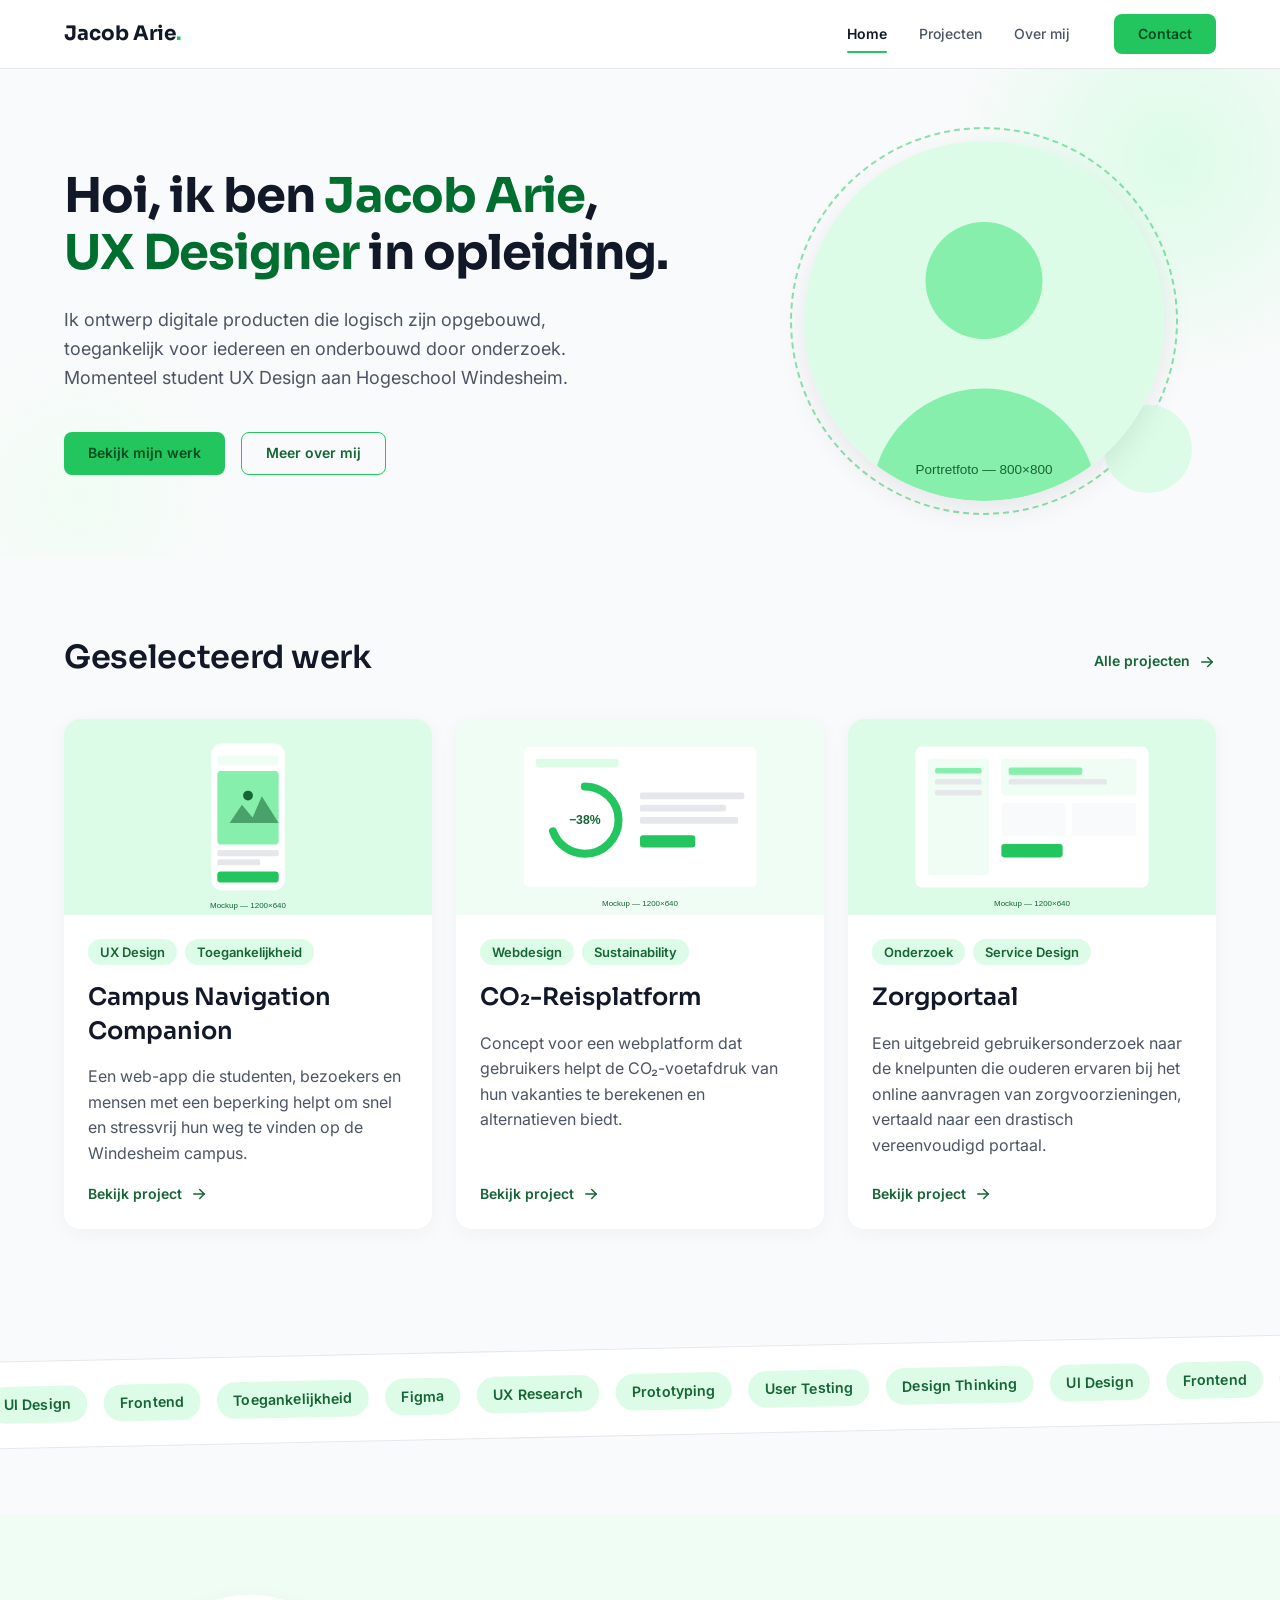
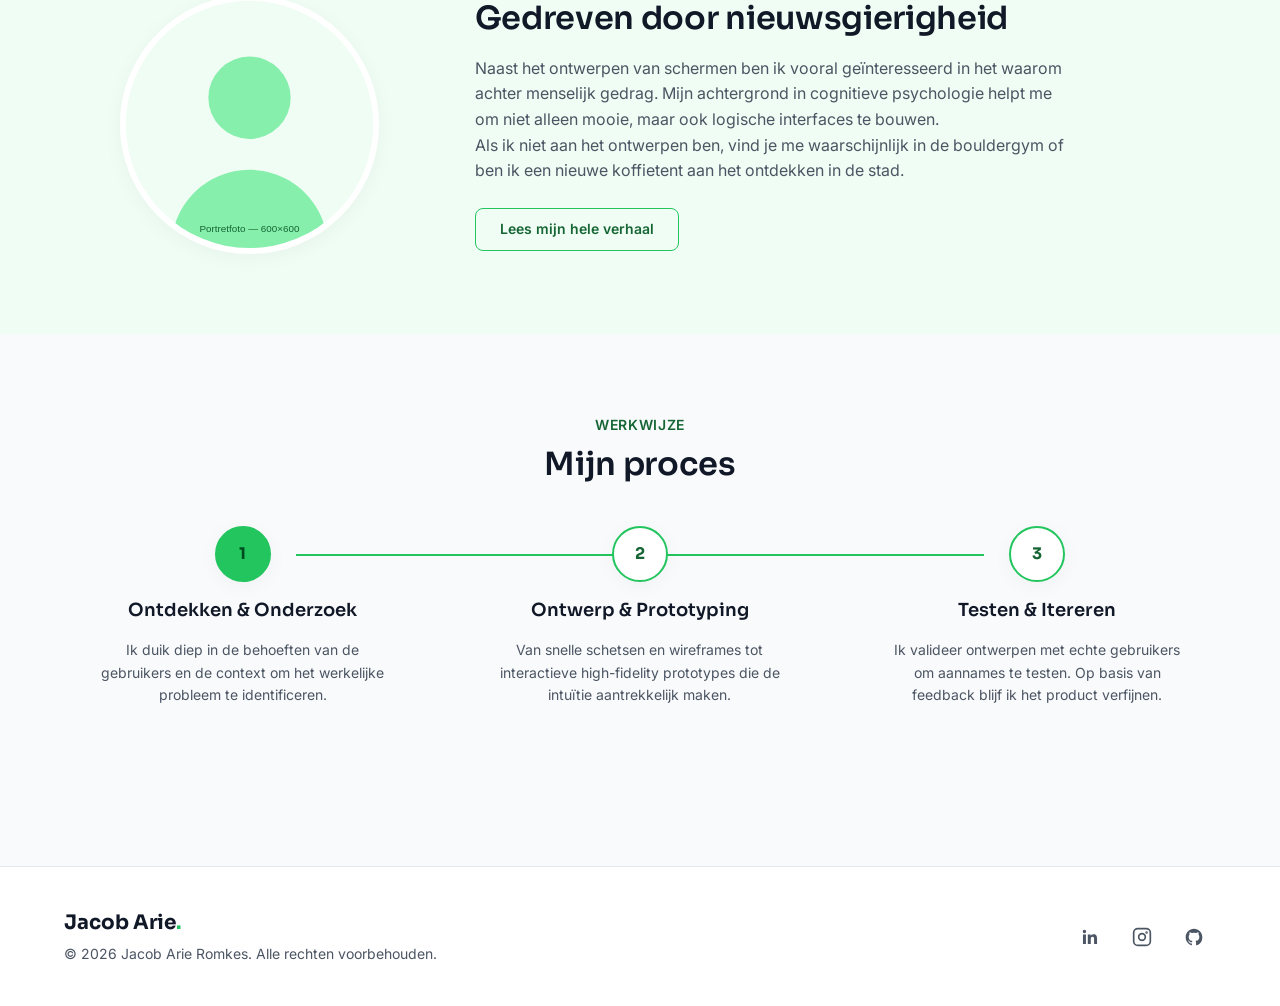
==== commit bc397ab8: "content: real Campus Navigation Companion case study" ====
--- a/index.html
+++ b/index.html
@@ -73,11 +73,11 @@
             <img class="project-thumb" loading="lazy" decoding="async" src="assets/images/project-1-thumb.svg" alt="" width="1200" height="640">
             <div class="project-body">
               <ul class="chip-list" aria-label="Categorieën">
-                <li class="chip">UX Research</li>
-                <li class="chip">UI Design</li>
+                <li class="chip">UX Design</li>
+                <li class="chip">Toegankelijkheid</li>
               </ul>
-              <h3><a href="projecten/campus-app.html">Campus Navigatie App</a></h3>
-              <p>Een mobiele applicatie waarmee studenten en bezoekers feilloos hun weg vinden over een complexe universiteitscampus, met integratie van real-time roosterinformatie.</p>
+              <h3><a href="projecten/campus-app.html">Campus Navigation Companion</a></h3>
+              <p>Een web-app die studenten, bezoekers en mensen met een beperking helpt om snel en stressvrij hun weg te vinden op de Windesheim campus.</p>
               <span class="project-link">Bekijk project
                 <svg class="icon" xmlns="http://www.w3.org/2000/svg" viewBox="0 0 24 24" fill="none" stroke="currentColor" stroke-width="2" stroke-linecap="round" stroke-linejoin="round" aria-hidden="true"><path d="M5 12h14"/><path d="m13 6 6 6-6 6"/></svg></span>
             </div>
--- a/css/pages.css
+++ b/css/pages.css
@@ -484,6 +484,16 @@
   margin-top: var(--space-xl);
 }
 
+.case-approach.cols-2 {
+  grid-template-columns: repeat(2, 1fr);
+}
+
+@media (max-width: 639px) {
+  .case-approach.cols-2 {
+    grid-template-columns: 1fr;
+  }
+}
+
 .approach-card {
   padding: var(--space-lg);
 }
@@ -566,6 +576,32 @@
 
 .choice-list p {
   font-size: var(--label-sm);
+}
+
+/* Vinklijstjes (requirements, testresultaten) */
+.ticks {
+  list-style: none;
+  margin: var(--space-md) 0 0;
+  padding: 0;
+  display: flex;
+  flex-direction: column;
+  gap: var(--space-sm);
+}
+
+.ticks li {
+  position: relative;
+  padding-left: 26px;
+  font-size: var(--label-sm);
+  color: var(--color-text-muted);
+}
+
+.ticks li::before {
+  content: '✓';
+  position: absolute;
+  left: 0;
+  top: 0;
+  font-weight: 700;
+  color: var(--color-primary-dark);
 }
 
 /* Eindresultaat */
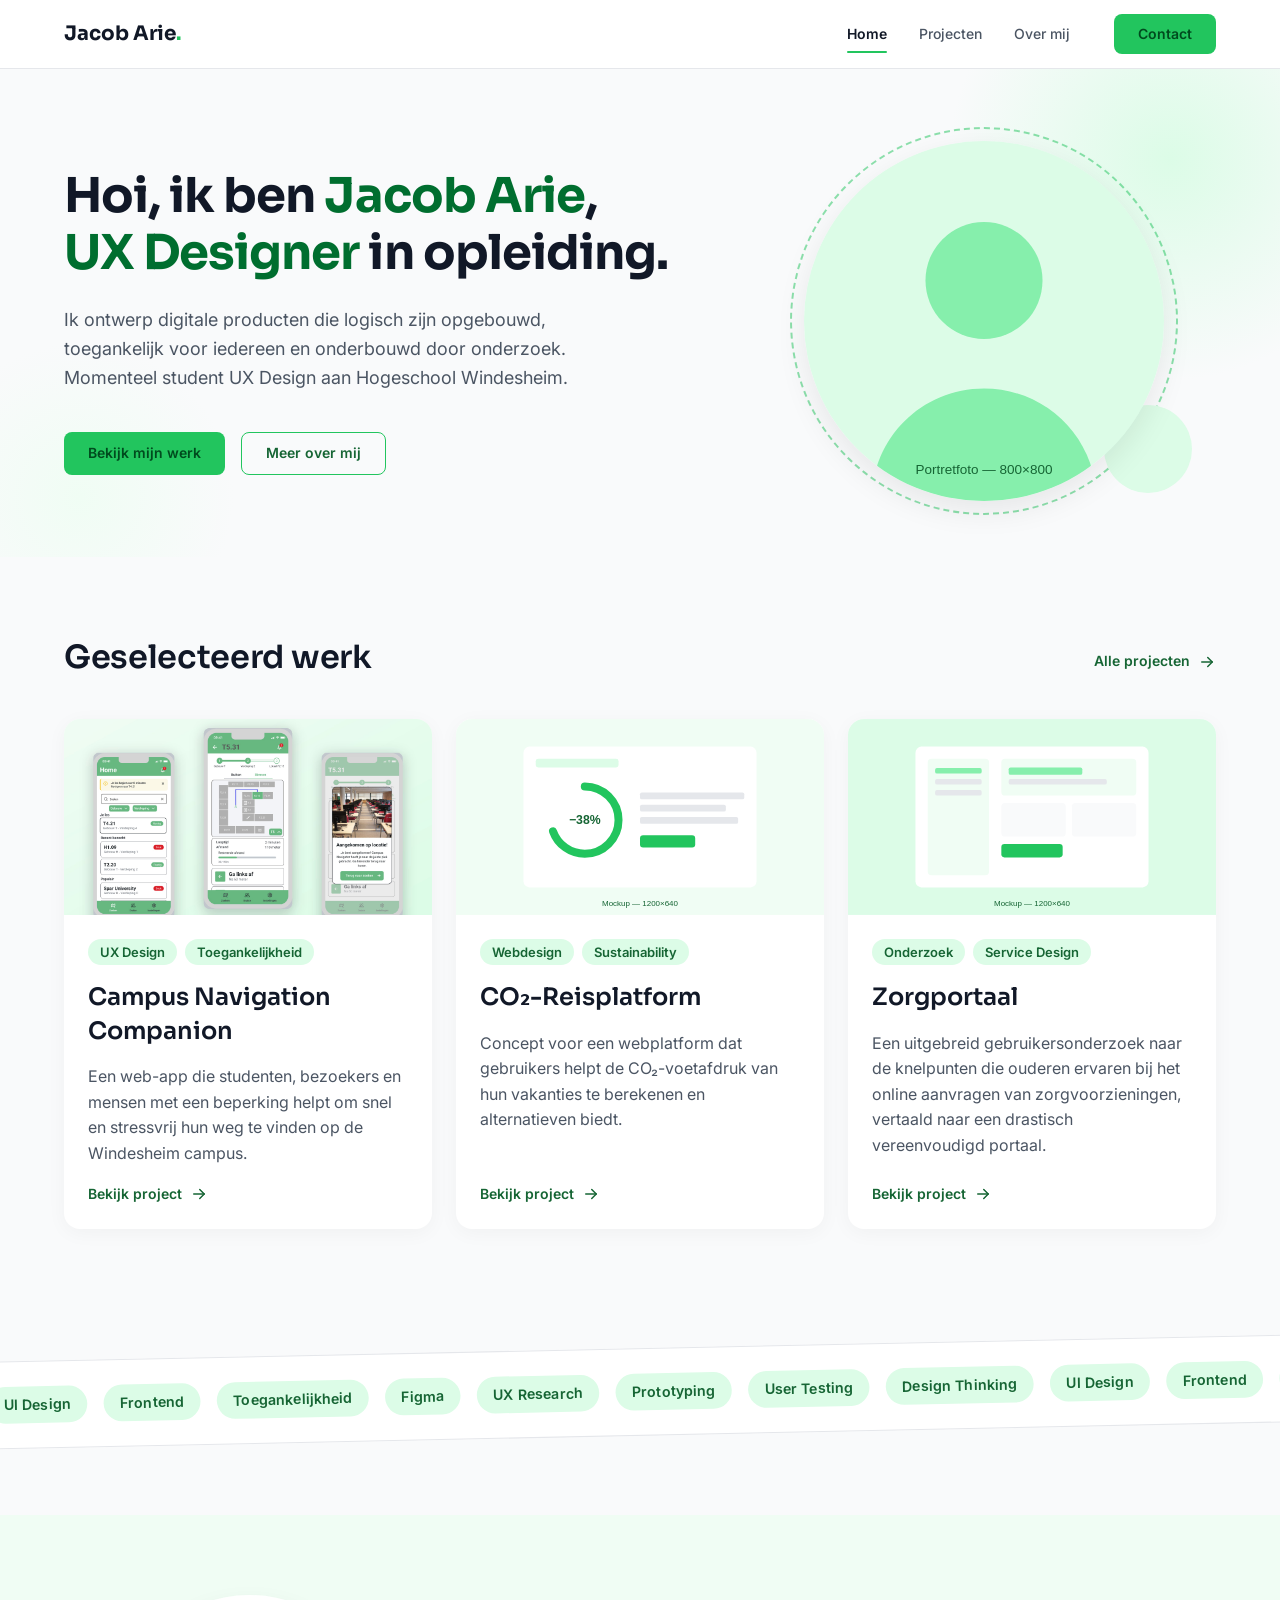
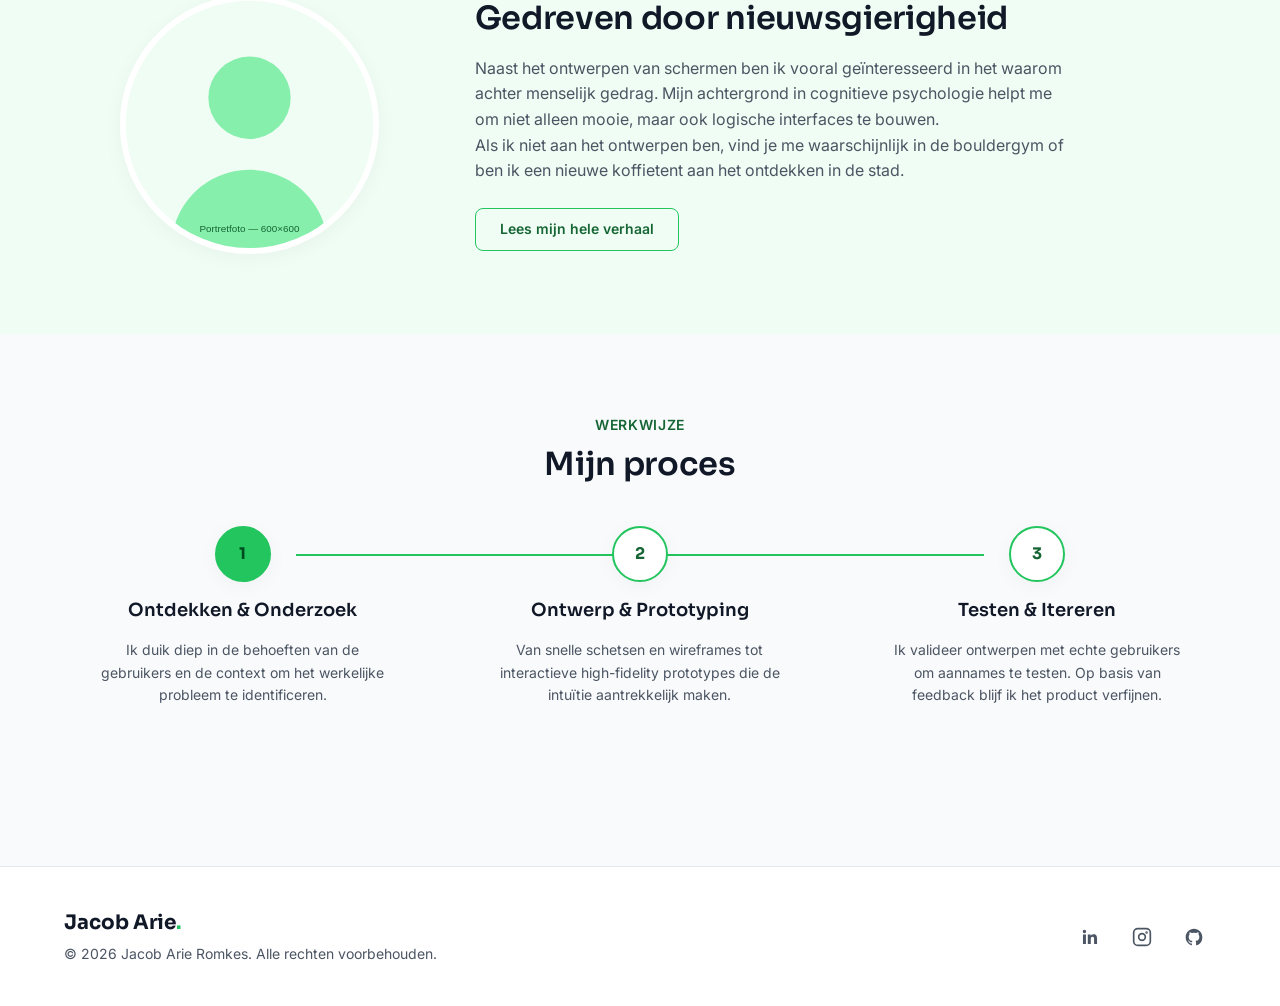
==== commit f71dc1f0: "assets: real Figma exports and composed collages for campus case" ====
--- a/index.html
+++ b/index.html
@@ -70,7 +70,7 @@
         </div>
         <div class="projects-grid" data-reveal-stagger>
           <article class="card card-hover project-card">
-            <img class="project-thumb" loading="lazy" decoding="async" src="assets/images/project-1-thumb.svg" alt="" width="1200" height="640">
+            <img class="project-thumb" loading="lazy" decoding="async" src="assets/images/project-1-thumb.jpg" alt="" width="1200" height="640">
             <div class="project-body">
               <ul class="chip-list" aria-label="Categorieën">
                 <li class="chip">UX Design</li>
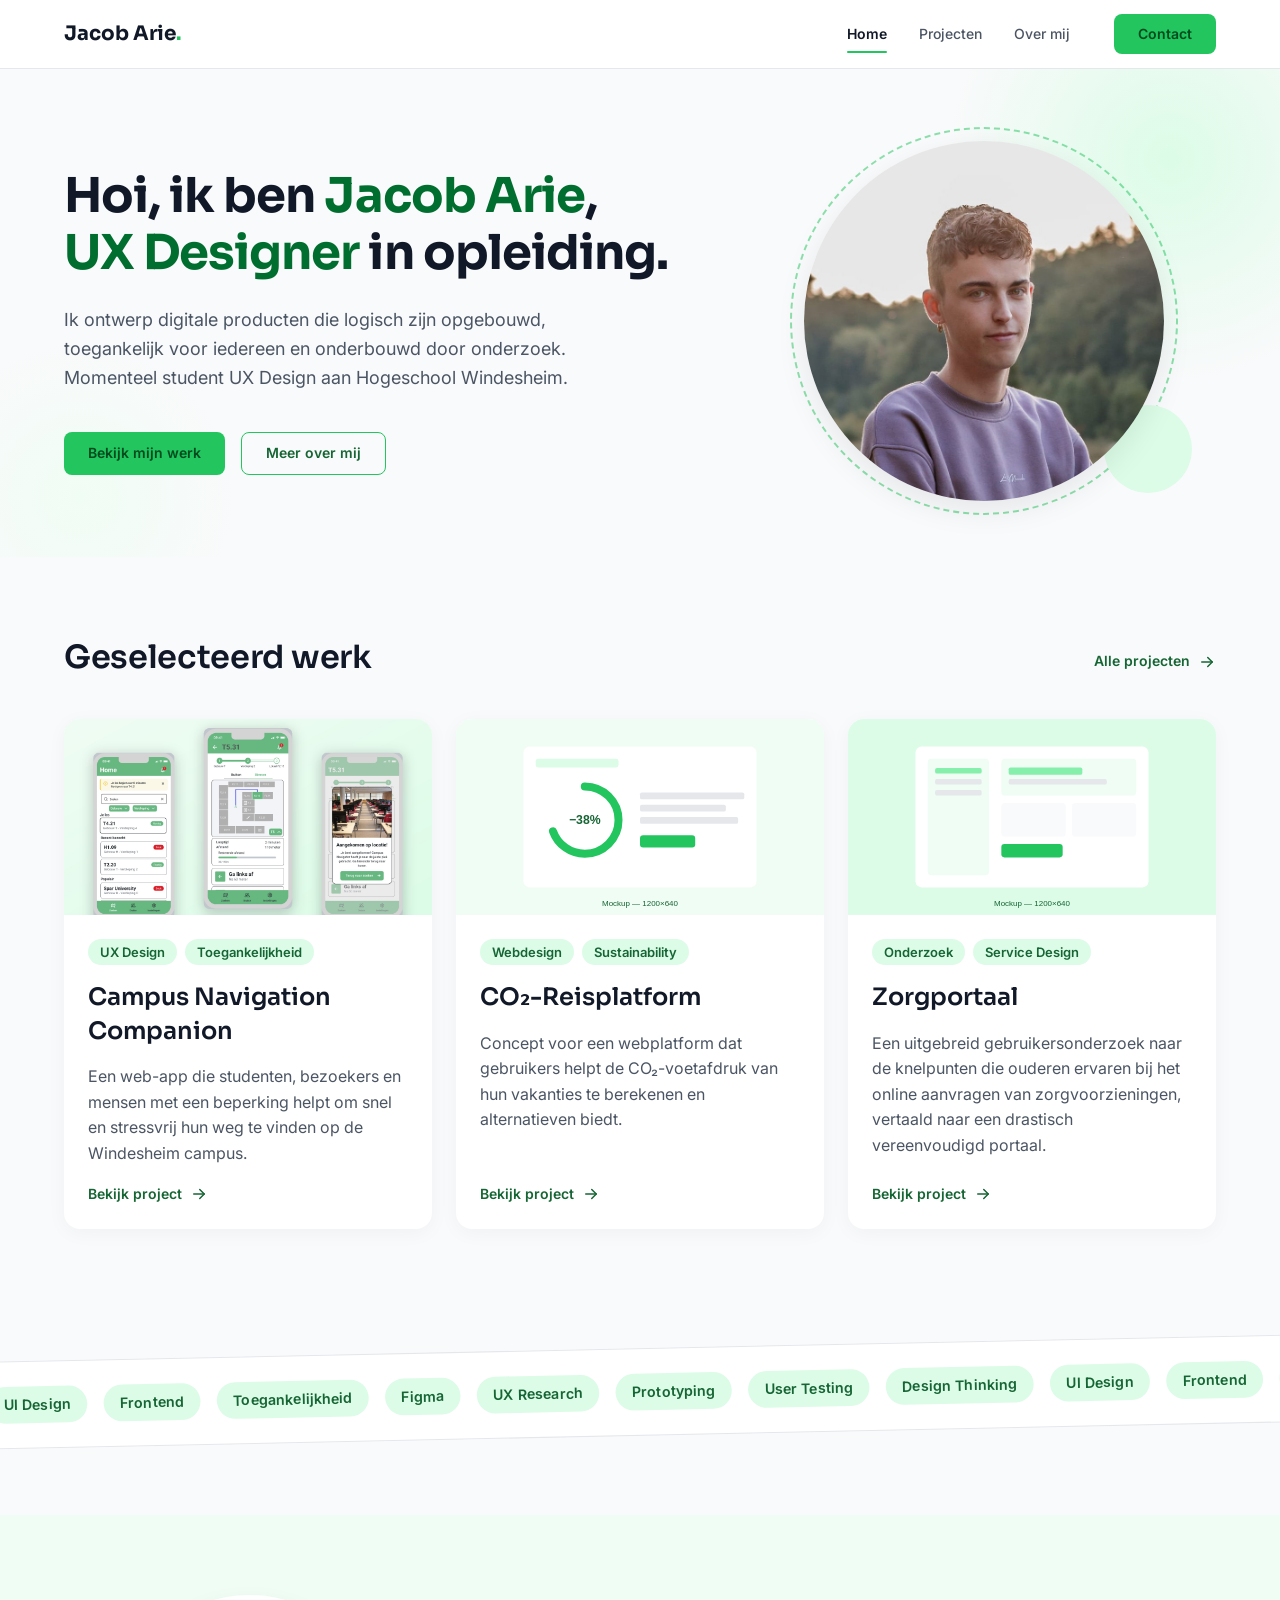
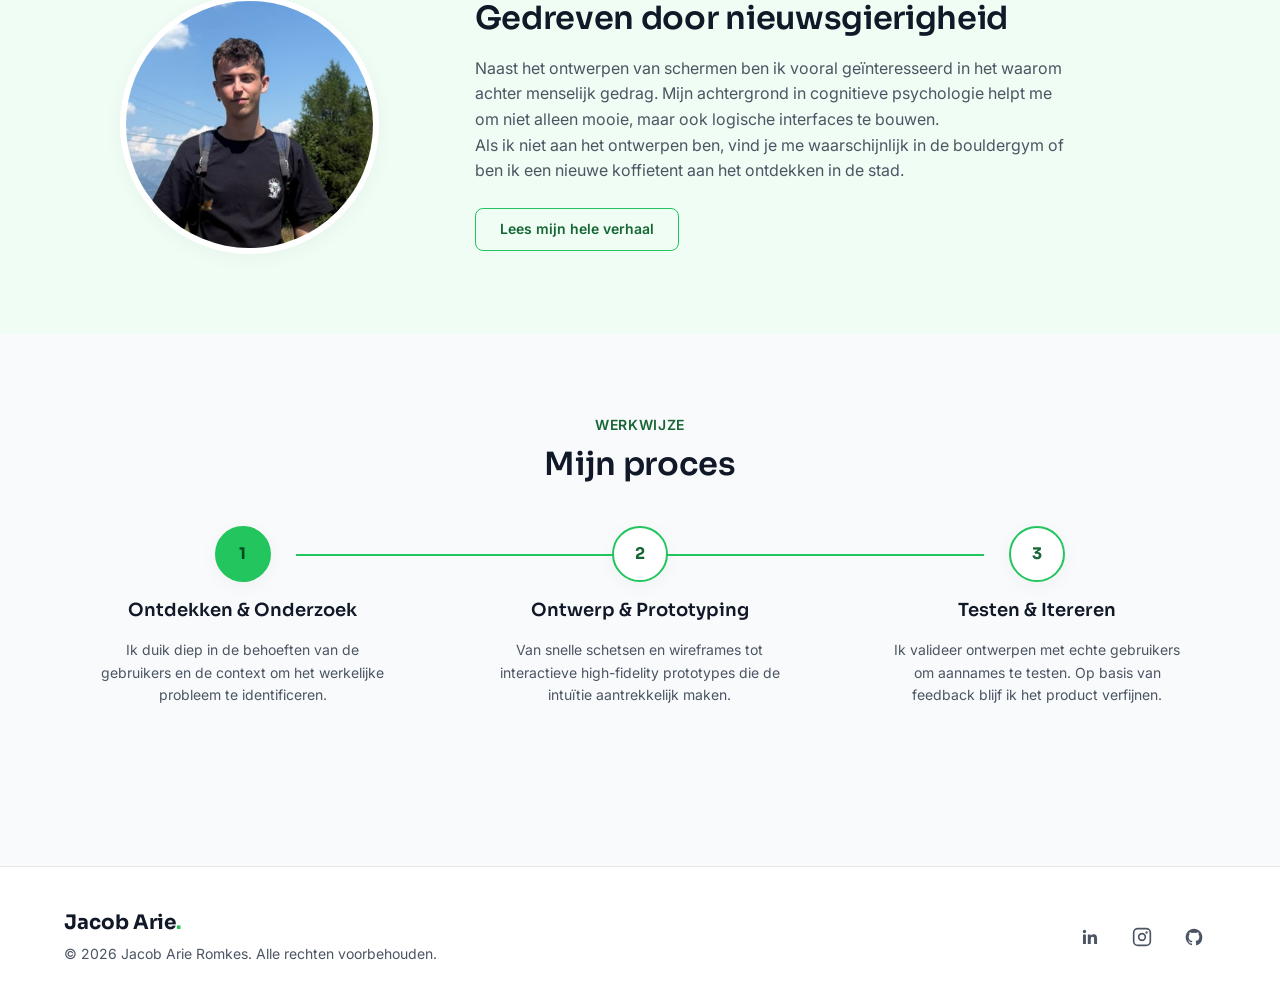
==== commit 92ee5413: "assets: real portrait photos on home and about page" ====
--- a/index.html
+++ b/index.html
@@ -55,7 +55,7 @@
           </div>
         </div>
         <div class="hero-portrait" data-reveal>
-          <img src="assets/images/portret-hero.svg" alt="Portretfoto van Jacob Arie" width="800" height="800">
+          <img src="assets/images/portret-hero.jpg" alt="Portretfoto van Jacob Arie Romkes" width="800" height="800" fetchpriority="high">
         </div>
       </div>
     </section>
@@ -70,7 +70,7 @@
         </div>
         <div class="projects-grid" data-reveal-stagger>
           <article class="card card-hover project-card">
-            <img class="project-thumb" loading="lazy" decoding="async" src="assets/images/project-1-thumb.jpg" alt="" width="1200" height="640">
+            <img class="project-thumb" loading="lazy" decoding="async" src="assets/images/project-1-thumb.jpg" alt="" width="2400" height="1280">
             <div class="project-body">
               <ul class="chip-list" aria-label="Categorieën">
                 <li class="chip">UX Design</li>
@@ -162,7 +162,7 @@
     <section class="section about-teaser" aria-labelledby="teaser-title">
       <div class="container">
         <div class="teaser-portrait" data-reveal>
-          <img loading="lazy" decoding="async" src="assets/images/portret-teaser.svg" alt="Portretfoto van Jacob Arie" width="600" height="600">
+          <img loading="lazy" decoding="async" src="assets/images/portret-teaser.jpg" alt="Jacob Arie tijdens een wandeling in de bergen" width="600" height="600">
         </div>
         <div data-reveal>
           <h2 id="teaser-title">Gedreven door nieuwsgierigheid</h2>
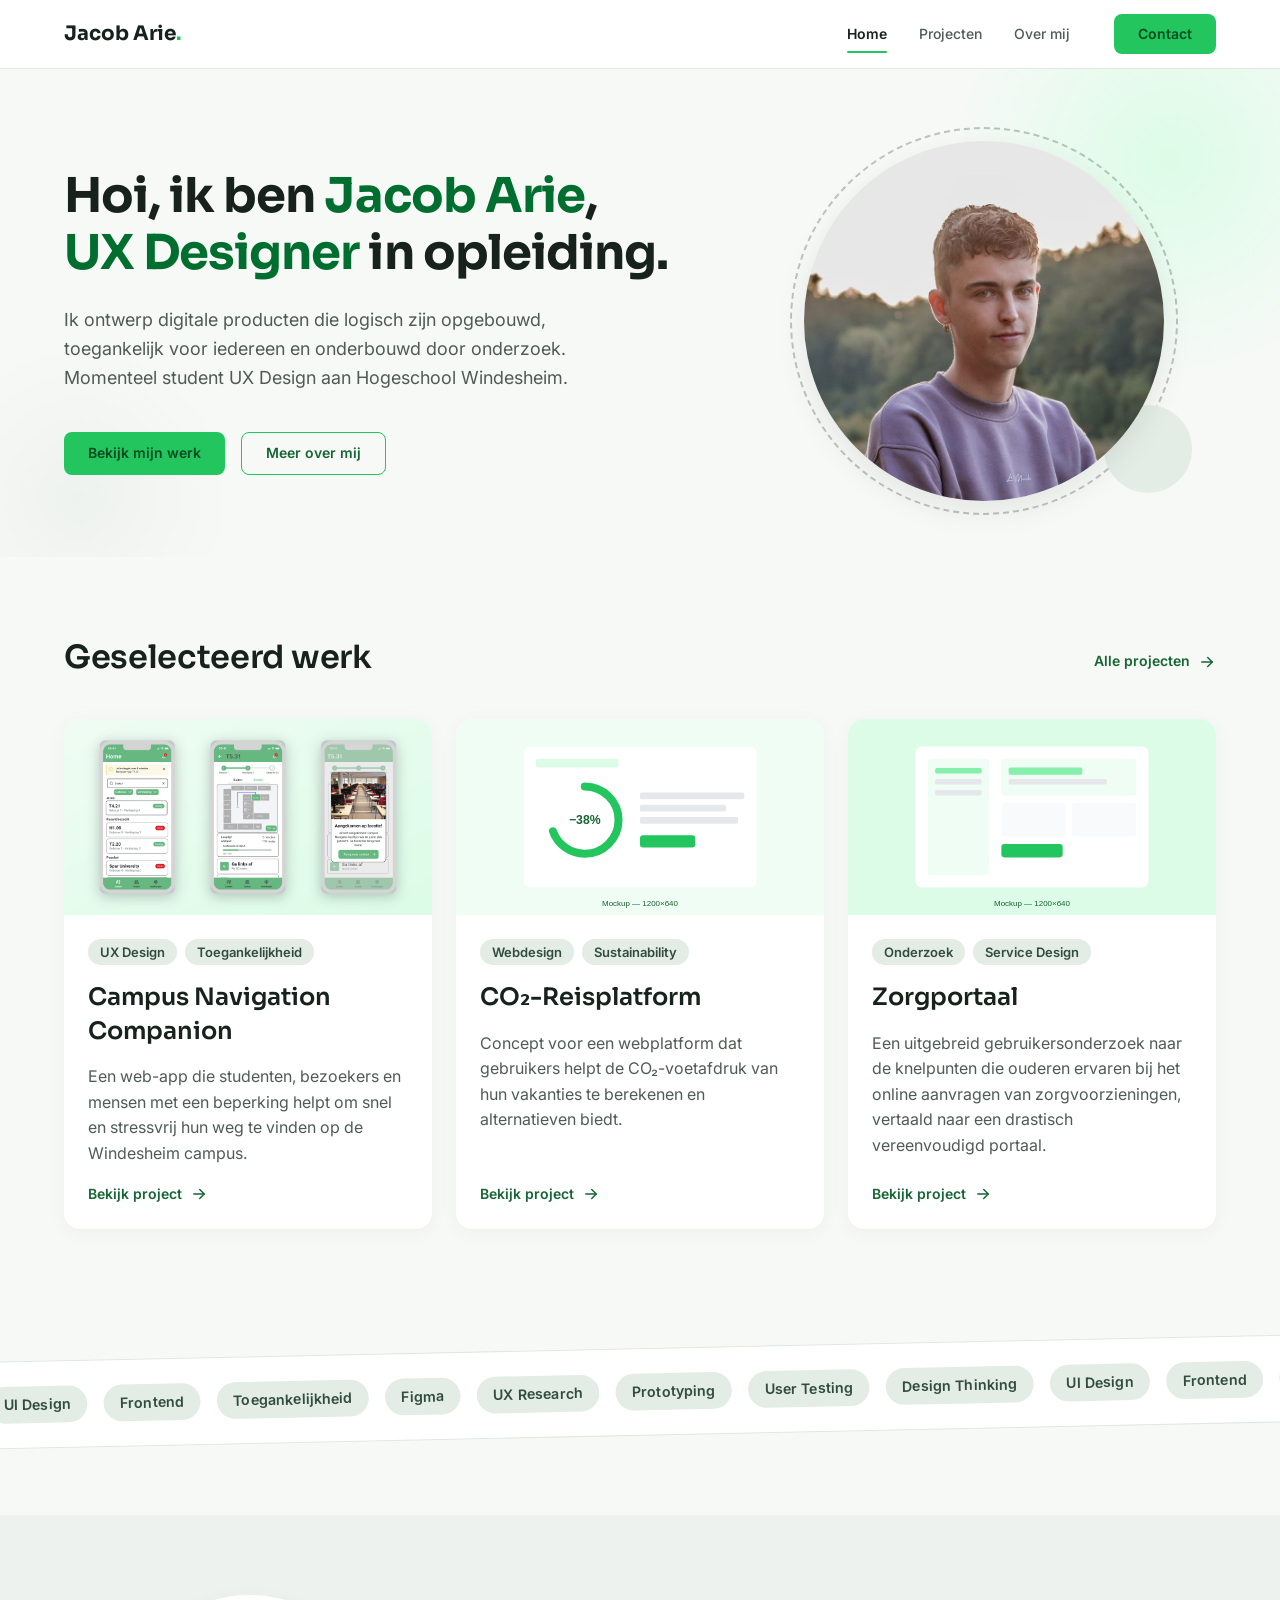
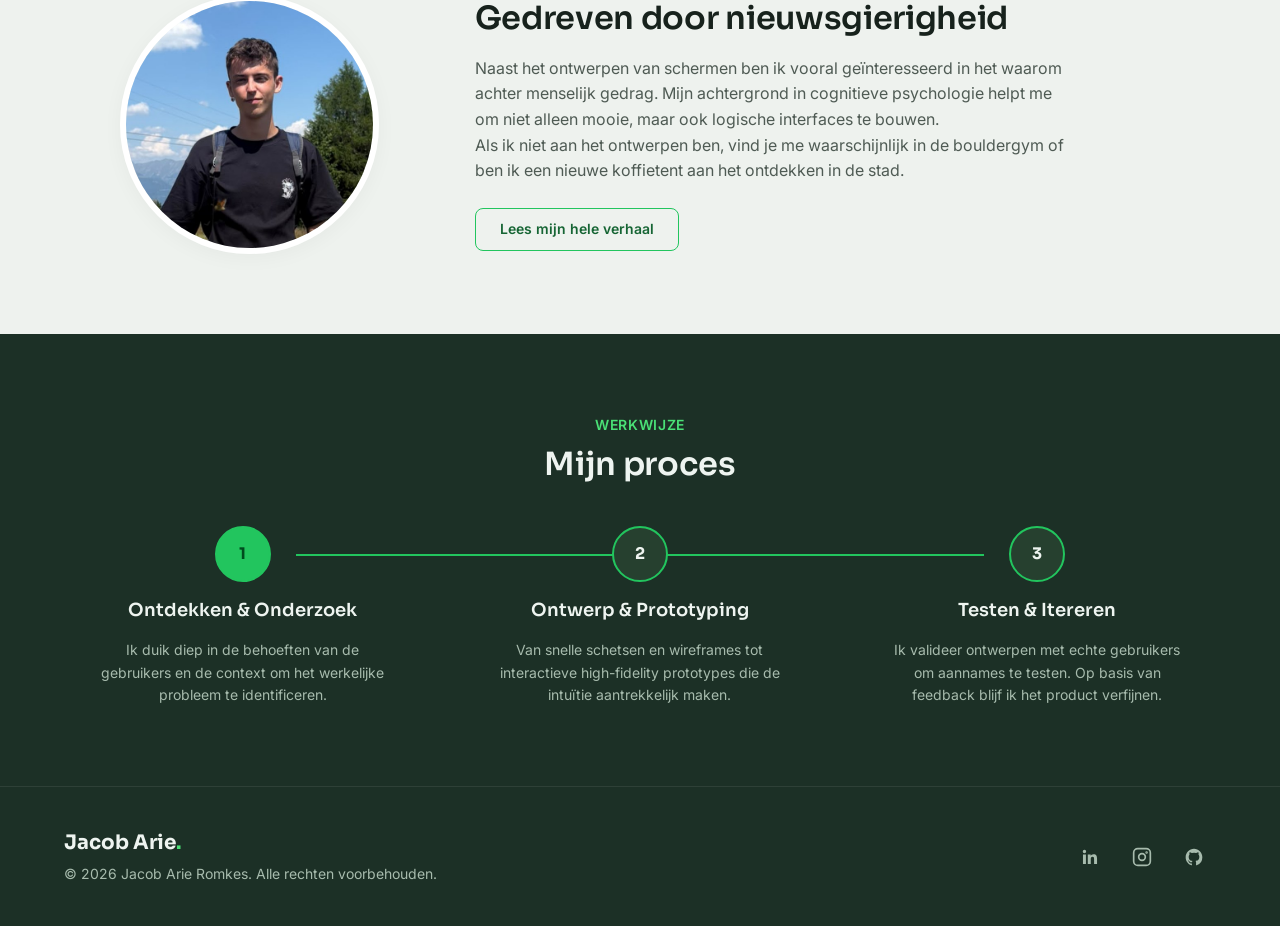
==== commit c8caac9b: "style: green colour family with clear roles, sage chips, stone surfaces, forest band" ====
--- a/index.html
+++ b/index.html
@@ -174,7 +174,7 @@
     </section>
 
     <!-- Proces -->
-    <section class="section process" aria-labelledby="proces-title">
+    <section class="section process section-dark" aria-labelledby="proces-title">
       <div class="container">
         <span class="overline" data-reveal>Werkwijze</span>
         <h2 id="proces-title" data-reveal>Mijn proces</h2>
--- a/css/tokens.css
+++ b/css/tokens.css
@@ -4,20 +4,37 @@
    ========================================================================== */
 
 :root {
-  /* Colors */
-  --color-primary: #22c55e;        /* acties, brand-highlights */
+  /* Colors
+     Eén groene familie, elke tint met een eigen rol:
+     - primary (fel groen): alleen acties, focus, actieve staat, voortgang
+     - sage (secundair):    chips, icoontegels, overlines
+     - stone (tertiair):    rustige sectievlakken
+     - forest (donker):     donkere band en footer, voor ritme licht/donker */
+  --color-primary: #22c55e;        /* acties */
   --color-on-primary: #004b1e;     /* tekst op primary (AA-contrast op fel groen) */
   --color-primary-hover: #4ade80;  /* hover-variant die contrast behoudt */
-  --color-primary-dark: #166534;   /* groene tekst op lichte vlakken (AA) */
-  --color-primary-deep: #006e2f;   /* accenten in koppen */
-  --color-mint: #dcfce7;           /* chips, zachte achtergronden */
-  --color-tint: #f0fdf4;           /* sectie-achtergronden */
-  --color-text: #111827;
-  --color-text-muted: #4b5563;
-  --color-bg: #f9fafb;
+  --color-primary-dark: #166534;   /* links en groene tekst op lichte vlakken (AA) */
+  --color-primary-deep: #006e2f;   /* accentwoorden in koppen */
+  --color-primary-on-dark: #4ae176;/* fel groen op donkere vlakken (inverse-primary) */
+  --color-mint: #dcfce7;           /* alleen nog voor succesmeldingen en hero-gloed */
+
+  --color-sage: #486554;           /* secondary */
+  --color-sage-ink: #314d3e;       /* tekst op saliegroen vlak */
+  --color-sage-soft: #e3ece5;      /* chips, icoontegels */
+  --color-stone: #eef2ee;          /* sectievlakken (tertiary) */
+
+  --color-forest: #1c3026;         /* donkere secties en footer */
+  --color-forest-raised: #26402f;  /* elementen op donker */
+  --color-on-forest: #eef4f0;      /* tekst op donker */
+  --color-on-forest-muted: #a7bbad;/* secundaire tekst op donker */
+
+  /* Neutralen met een groene ondertoon, zodat alles bij elkaar hoort */
+  --color-text: #17221c;
+  --color-text-muted: #4f5b54;
+  --color-bg: #f7f9f7;
   --color-surface: #ffffff;
-  --color-border: #e5e7eb;
-  --color-input-bg: #f3f4f6;
+  --color-border: #e1e7e2;
+  --color-input-bg: #f2f5f2;
   --color-error: #ba1a1a;
   --color-error-bg: #ffdad6;
 
--- a/css/base.css
+++ b/css/base.css
@@ -105,11 +105,11 @@
   font-weight: 600;
   letter-spacing: 0.05em;
   text-transform: uppercase;
-  color: var(--color-primary-dark);
+  color: var(--color-sage);
 }
 
 ::selection {
-  background-color: var(--color-mint);
+  background-color: var(--color-sage-soft);
 }
 
 /* Layout ------------------------------------------------------------------ */
--- a/css/components.css
+++ b/css/components.css
@@ -152,7 +152,7 @@
   }
 
   .site-nav a:not(.btn):hover {
-    background-color: var(--color-tint);
+    background-color: var(--color-stone);
   }
 
   .site-nav a[aria-current='page']::after {
@@ -178,8 +178,22 @@
 .site-footer {
   margin-top: var(--section-gap);
   padding-block: var(--space-xl);
-  background-color: var(--color-surface);
-  border-top: 1px solid var(--color-border);
+  background-color: var(--color-forest);
+  color: var(--color-on-forest);
+}
+
+.site-footer .site-logo {
+  color: var(--color-on-forest);
+}
+
+.site-footer .logo-dot {
+  color: var(--color-primary-on-dark);
+}
+
+/* Eindigt de pagina met een donkere sectie, dan sluit de footer er direct op aan */
+main:has(> .section-dark:last-child) + .site-footer {
+  margin-top: 0;
+  border-top: 1px solid rgba(255, 255, 255, 0.08);
 }
 
 .footer-simple {
@@ -193,7 +207,7 @@
 .footer-copy {
   margin-top: var(--space-xs);
   font-size: var(--label-sm);
-  color: var(--color-text-muted);
+  color: var(--color-on-forest-muted);
 }
 
 .footer-socials {
@@ -210,14 +224,14 @@
   justify-content: center;
   width: 44px;
   height: 44px;
-  color: var(--color-text-muted);
+  color: var(--color-on-forest-muted);
   border-radius: var(--radius-full);
   transition: color 150ms ease, background-color 150ms ease;
 }
 
 .footer-socials a:hover {
-  color: var(--color-primary-dark);
-  background-color: var(--color-mint);
+  color: var(--color-primary-on-dark);
+  background-color: var(--color-forest-raised);
 }
 
 .footer-socials svg {
@@ -265,7 +279,7 @@
 }
 
 .btn-outline:hover {
-  background-color: var(--color-tint);
+  background-color: var(--color-stone);
 }
 
 .btn-ghost {
@@ -315,8 +329,8 @@
   font-size: 0.8125rem;
   font-weight: 600;
   line-height: 1.4;
-  color: var(--color-primary-dark);
-  background-color: var(--color-mint);
+  color: var(--color-sage-ink);
+  background-color: var(--color-sage-soft);
   border-radius: var(--radius-full);
   white-space: nowrap;
 }
--- a/css/pages.css
+++ b/css/pages.css
@@ -30,7 +30,7 @@
   width: 320px;
   height: 320px;
   border-radius: var(--radius-full);
-  background: radial-gradient(circle, var(--color-tint) 0%, transparent 68%);
+  background: radial-gradient(circle, var(--color-stone) 0%, transparent 68%);
 }
 
 .hero .container {
@@ -82,9 +82,9 @@
   content: '';
   position: absolute;
   inset: -14px;
-  border: 2px dashed var(--color-primary);
+  border: 2px dashed var(--color-sage);
   border-radius: var(--radius-full);
-  opacity: 0.5;
+  opacity: 0.35;
 }
 
 .hero-portrait::after {
@@ -94,7 +94,7 @@
   bottom: 8px;
   width: 88px;
   height: 88px;
-  background-color: var(--color-mint);
+  background-color: var(--color-sage-soft);
   border-radius: var(--radius-full);
   z-index: 0;
 }
@@ -236,7 +236,7 @@
 /* About-teaser (Home) ----------------------------------------------------- */
 
 .about-teaser {
-  background-color: var(--color-tint);
+  background-color: var(--color-stone);
 }
 
 .about-teaser .container {
@@ -325,11 +325,10 @@
   height: 56px;
   font-family: var(--font-heading);
   font-weight: 700;
-  color: var(--color-primary-dark);
-  background-color: var(--color-surface);
+  color: var(--color-on-forest);
+  background-color: var(--color-forest-raised);
   border: 2px solid var(--color-primary);
   border-radius: var(--radius-full);
-  box-shadow: var(--shadow-1);
   transition: background-color 300ms ease, color 300ms ease;
 }
 
@@ -345,7 +344,7 @@
   left: calc(16.67% + 40px);
   right: calc(16.67% + 40px);
   height: 2px;
-  background-color: var(--color-mint);
+  background-color: rgba(255, 255, 255, 0.14);
 }
 
 .process-connector .connector-fill {
@@ -363,7 +362,21 @@
 .process-step p {
   max-width: 32ch;
   font-size: var(--label-sm);
-  color: var(--color-text-muted);
+  color: var(--color-on-forest-muted);
+}
+
+/* Donkere sectie: bosgroen vlak voor ritme tussen licht en donker */
+.section-dark {
+  background-color: var(--color-forest);
+  color: var(--color-on-forest);
+}
+
+.section-dark .overline {
+  color: var(--color-primary-on-dark);
+}
+
+.section-dark :focus-visible {
+  outline-color: var(--color-primary-on-dark);
 }
 
 @media (max-width: 767px) {
@@ -466,7 +479,7 @@
 .case-goal {
   margin-top: var(--space-lg);
   padding: var(--space-lg);
-  background-color: var(--color-tint);
+  background-color: var(--color-stone);
   border-left: 3px solid var(--color-primary);
   border-radius: var(--radius-md);
   color: var(--color-text);
@@ -505,8 +518,8 @@
   width: 44px;
   height: 44px;
   margin-bottom: var(--space-md);
-  color: var(--color-primary-dark);
-  background-color: var(--color-mint);
+  color: var(--color-sage);
+  background-color: var(--color-sage-soft);
   border-radius: var(--radius-md);
 }
 
@@ -564,8 +577,8 @@
   width: 28px;
   height: 28px;
   font-weight: 700;
-  color: var(--color-primary-dark);
-  background-color: var(--color-mint);
+  color: var(--color-sage);
+  background-color: var(--color-sage-soft);
   border-radius: var(--radius-full);
 }
 
@@ -604,9 +617,37 @@
   color: var(--color-primary-dark);
 }
 
+/* Beeld met bijschrift binnen een case */
+.case-figure {
+  margin: var(--space-xl) 0 0;
+}
+
+.case-figure img {
+  width: 100%;
+  border-radius: var(--radius-lg);
+  box-shadow: var(--shadow-1);
+}
+
+/* Detailrijke beelden (tabellen) kun je op ware grootte openen */
+.case-figure .zoom {
+  display: block;
+  border-radius: var(--radius-lg);
+  transition: box-shadow 200ms ease;
+}
+
+.case-figure .zoom:hover img {
+  box-shadow: var(--shadow-2);
+}
+
+.case-figure figcaption {
+  margin-top: var(--space-md);
+  font-size: var(--label-sm);
+  color: var(--color-text-muted);
+}
+
 /* Eindresultaat */
 .case-result {
-  background-color: var(--color-tint);
+  background-color: var(--color-stone);
   padding-block: var(--section-gap);
   margin-bottom: var(--section-gap);
   text-align: center;
@@ -751,8 +792,8 @@
   width: 44px;
   height: 44px;
   margin-bottom: var(--space-md);
-  color: var(--color-primary-dark);
-  background-color: var(--color-mint);
+  color: var(--color-sage);
+  background-color: var(--color-sage-soft);
   border-radius: var(--radius-md);
 }
 
@@ -763,7 +804,7 @@
 
 /* Studievoortgang */
 .study {
-  background-color: var(--color-tint);
+  background-color: var(--color-stone);
   border-radius: var(--radius-xl);
   padding: var(--space-xl) var(--space-lg);
   text-align: center;
@@ -905,8 +946,8 @@
   width: 44px;
   height: 44px;
   flex-shrink: 0;
-  color: var(--color-primary-dark);
-  background-color: var(--color-mint);
+  color: var(--color-sage);
+  background-color: var(--color-sage-soft);
   border-radius: var(--radius-full);
 }
 
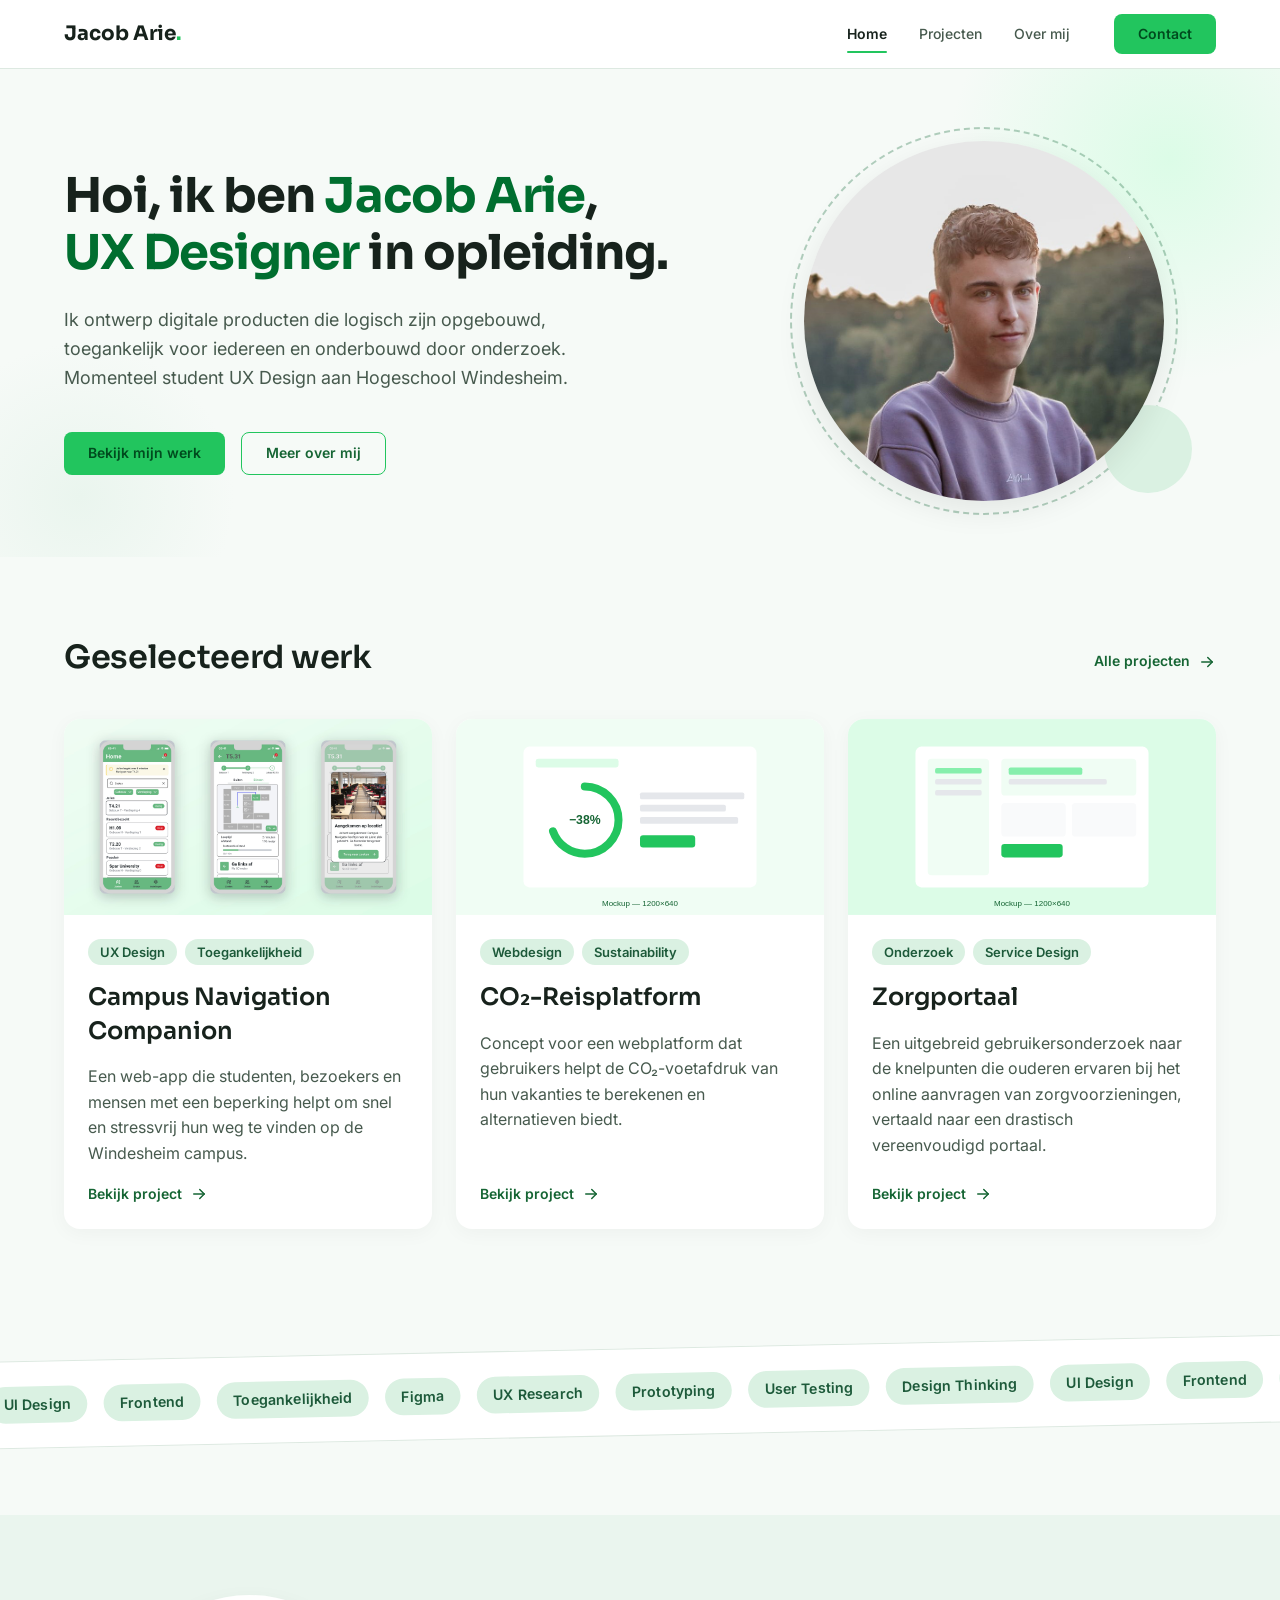
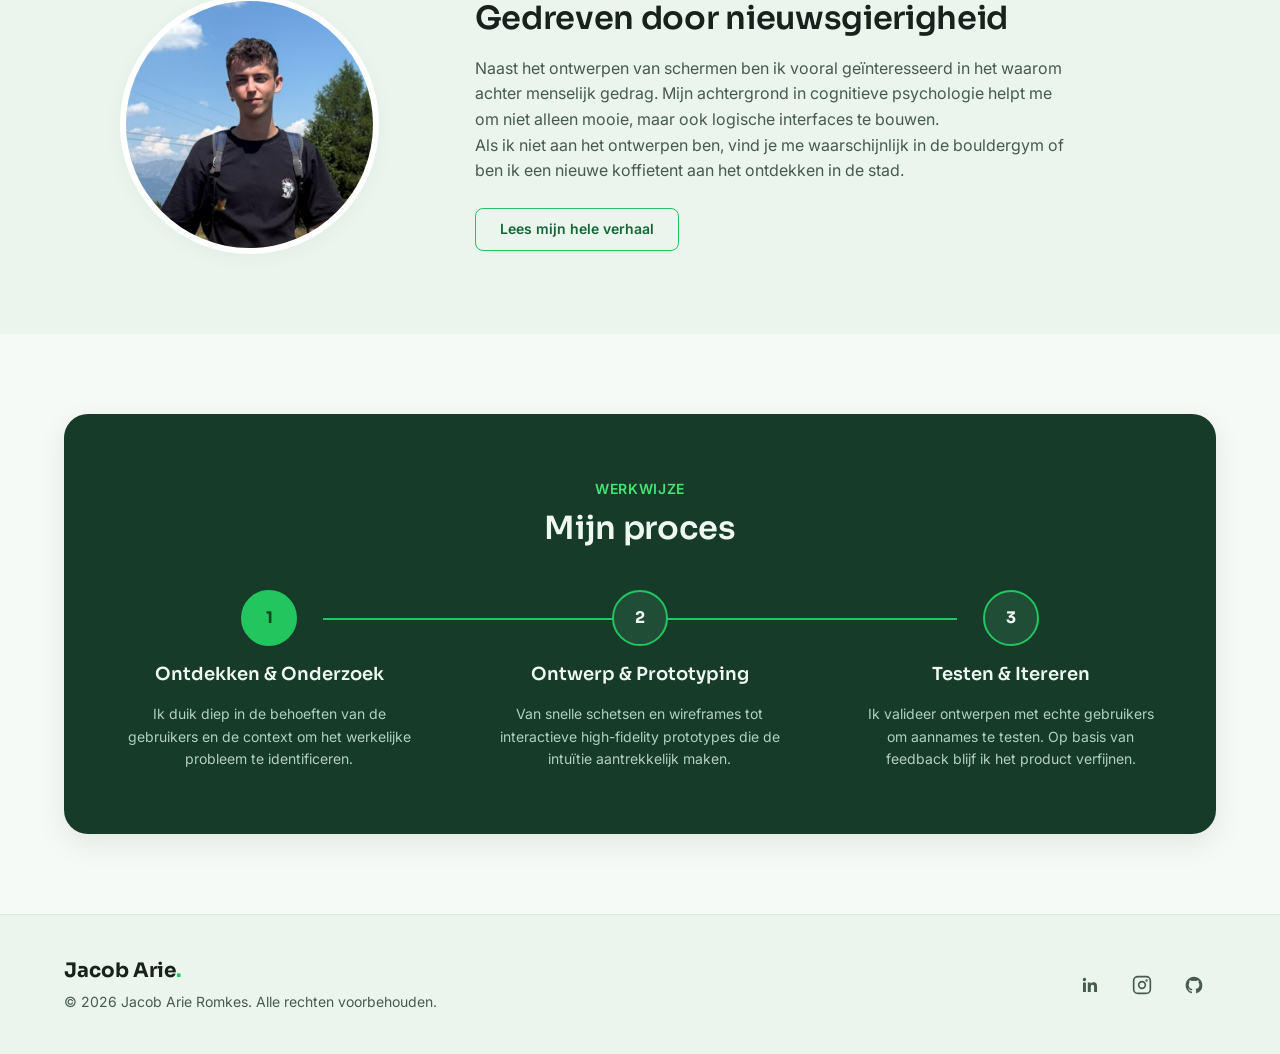
==== commit 347227dc: "style: dark process block as rounded card, light footer, livelier green tints" ====
--- a/index.html
+++ b/index.html
@@ -174,10 +174,11 @@
     </section>
 
     <!-- Proces -->
-    <section class="section process section-dark" aria-labelledby="proces-title">
-      <div class="container">
-        <span class="overline" data-reveal>Werkwijze</span>
-        <h2 id="proces-title" data-reveal>Mijn proces</h2>
+    <section class="section process" aria-labelledby="proces-title">
+      <div class="container">
+        <div class="panel-dark" data-reveal>
+        <span class="overline">Werkwijze</span>
+        <h2 id="proces-title">Mijn proces</h2>
         <div class="process-wrap" data-process>
           <div class="process-connector" aria-hidden="true"><span class="connector-fill"></span></div>
           <ol class="process-steps">
@@ -198,6 +199,7 @@
           </li>
           </ol>
         </div>
+        </div>
       </div>
     </section>
 
--- a/css/tokens.css
+++ b/css/tokens.css
@@ -18,23 +18,25 @@
   --color-primary-on-dark: #4ae176;/* fel groen op donkere vlakken (inverse-primary) */
   --color-mint: #dcfce7;           /* alleen nog voor succesmeldingen en hero-gloed */
 
-  --color-sage: #486554;           /* secondary */
-  --color-sage-ink: #314d3e;       /* tekst op saliegroen vlak */
-  --color-sage-soft: #e3ece5;      /* chips, icoontegels */
-  --color-stone: #eef2ee;          /* sectievlakken (tertiary) */
+  /* Verzadiging bewust in het midden: frisser dan grijsgroen,
+     rustiger dan het felle mint */
+  --color-sage: #2f7a50;           /* iconen, overlines */
+  --color-sage-ink: #1d5a3a;       /* tekst op saliegroen vlak */
+  --color-sage-soft: #daf1e2;      /* chips, icoontegels */
+  --color-stone: #eaf5ee;          /* rustige sectievlakken */
 
-  --color-forest: #1c3026;         /* donkere secties en footer */
-  --color-forest-raised: #26402f;  /* elementen op donker */
-  --color-on-forest: #eef4f0;      /* tekst op donker */
-  --color-on-forest-muted: #a7bbad;/* secundaire tekst op donker */
+  --color-forest: #163b29;         /* donkere kaart */
+  --color-forest-raised: #1f4d36;  /* elementen op donker */
+  --color-on-forest: #eef7f1;      /* tekst op donker */
+  --color-on-forest-muted: #b3d1bd;/* secundaire tekst op donker */
 
   /* Neutralen met een groene ondertoon, zodat alles bij elkaar hoort */
   --color-text: #17221c;
-  --color-text-muted: #4f5b54;
-  --color-bg: #f7f9f7;
+  --color-text-muted: #475a4e;
+  --color-bg: #f6faf7;
   --color-surface: #ffffff;
-  --color-border: #e1e7e2;
-  --color-input-bg: #f2f5f2;
+  --color-border: #dde9e1;
+  --color-input-bg: #f1f6f2;
   --color-error: #ba1a1a;
   --color-error-bg: #ffdad6;
 
--- a/css/components.css
+++ b/css/components.css
@@ -176,24 +176,10 @@
 /* Footer ------------------------------------------------------------------ */
 
 .site-footer {
-  margin-top: var(--section-gap);
+  /* geen eigen marge: elke pagina eindigt al met sectie-padding */
   padding-block: var(--space-xl);
-  background-color: var(--color-forest);
-  color: var(--color-on-forest);
-}
-
-.site-footer .site-logo {
-  color: var(--color-on-forest);
-}
-
-.site-footer .logo-dot {
-  color: var(--color-primary-on-dark);
-}
-
-/* Eindigt de pagina met een donkere sectie, dan sluit de footer er direct op aan */
-main:has(> .section-dark:last-child) + .site-footer {
-  margin-top: 0;
-  border-top: 1px solid rgba(255, 255, 255, 0.08);
+  background-color: var(--color-stone);
+  border-top: 1px solid var(--color-border);
 }
 
 .footer-simple {
@@ -207,7 +193,7 @@
 .footer-copy {
   margin-top: var(--space-xs);
   font-size: var(--label-sm);
-  color: var(--color-on-forest-muted);
+  color: var(--color-text-muted);
 }
 
 .footer-socials {
@@ -224,14 +210,14 @@
   justify-content: center;
   width: 44px;
   height: 44px;
-  color: var(--color-on-forest-muted);
+  color: var(--color-text-muted);
   border-radius: var(--radius-full);
   transition: color 150ms ease, background-color 150ms ease;
 }
 
 .footer-socials a:hover {
-  color: var(--color-primary-on-dark);
-  background-color: var(--color-forest-raised);
+  color: var(--color-sage-ink);
+  background-color: var(--color-sage-soft);
 }
 
 .footer-socials svg {
--- a/css/pages.css
+++ b/css/pages.css
@@ -365,18 +365,28 @@
   color: var(--color-on-forest-muted);
 }
 
-/* Donkere sectie: bosgroen vlak voor ritme tussen licht en donker */
-.section-dark {
+/* Donkere kaart: bosgroen vlak binnen de pagina, met ronde hoeken zodat er
+   geen harde overgang van rand tot rand ontstaat */
+.panel-dark {
+  padding: 64px var(--space-xl);
   background-color: var(--color-forest);
   color: var(--color-on-forest);
-}
-
-.section-dark .overline {
+  border-radius: var(--radius-xl);
+  box-shadow: var(--shadow-2);
+}
+
+.panel-dark .overline {
   color: var(--color-primary-on-dark);
 }
 
-.section-dark :focus-visible {
+.panel-dark :focus-visible {
   outline-color: var(--color-primary-on-dark);
+}
+
+@media (max-width: 639px) {
+  .panel-dark {
+    padding: 48px var(--space-lg);
+  }
 }
 
 @media (max-width: 767px) {
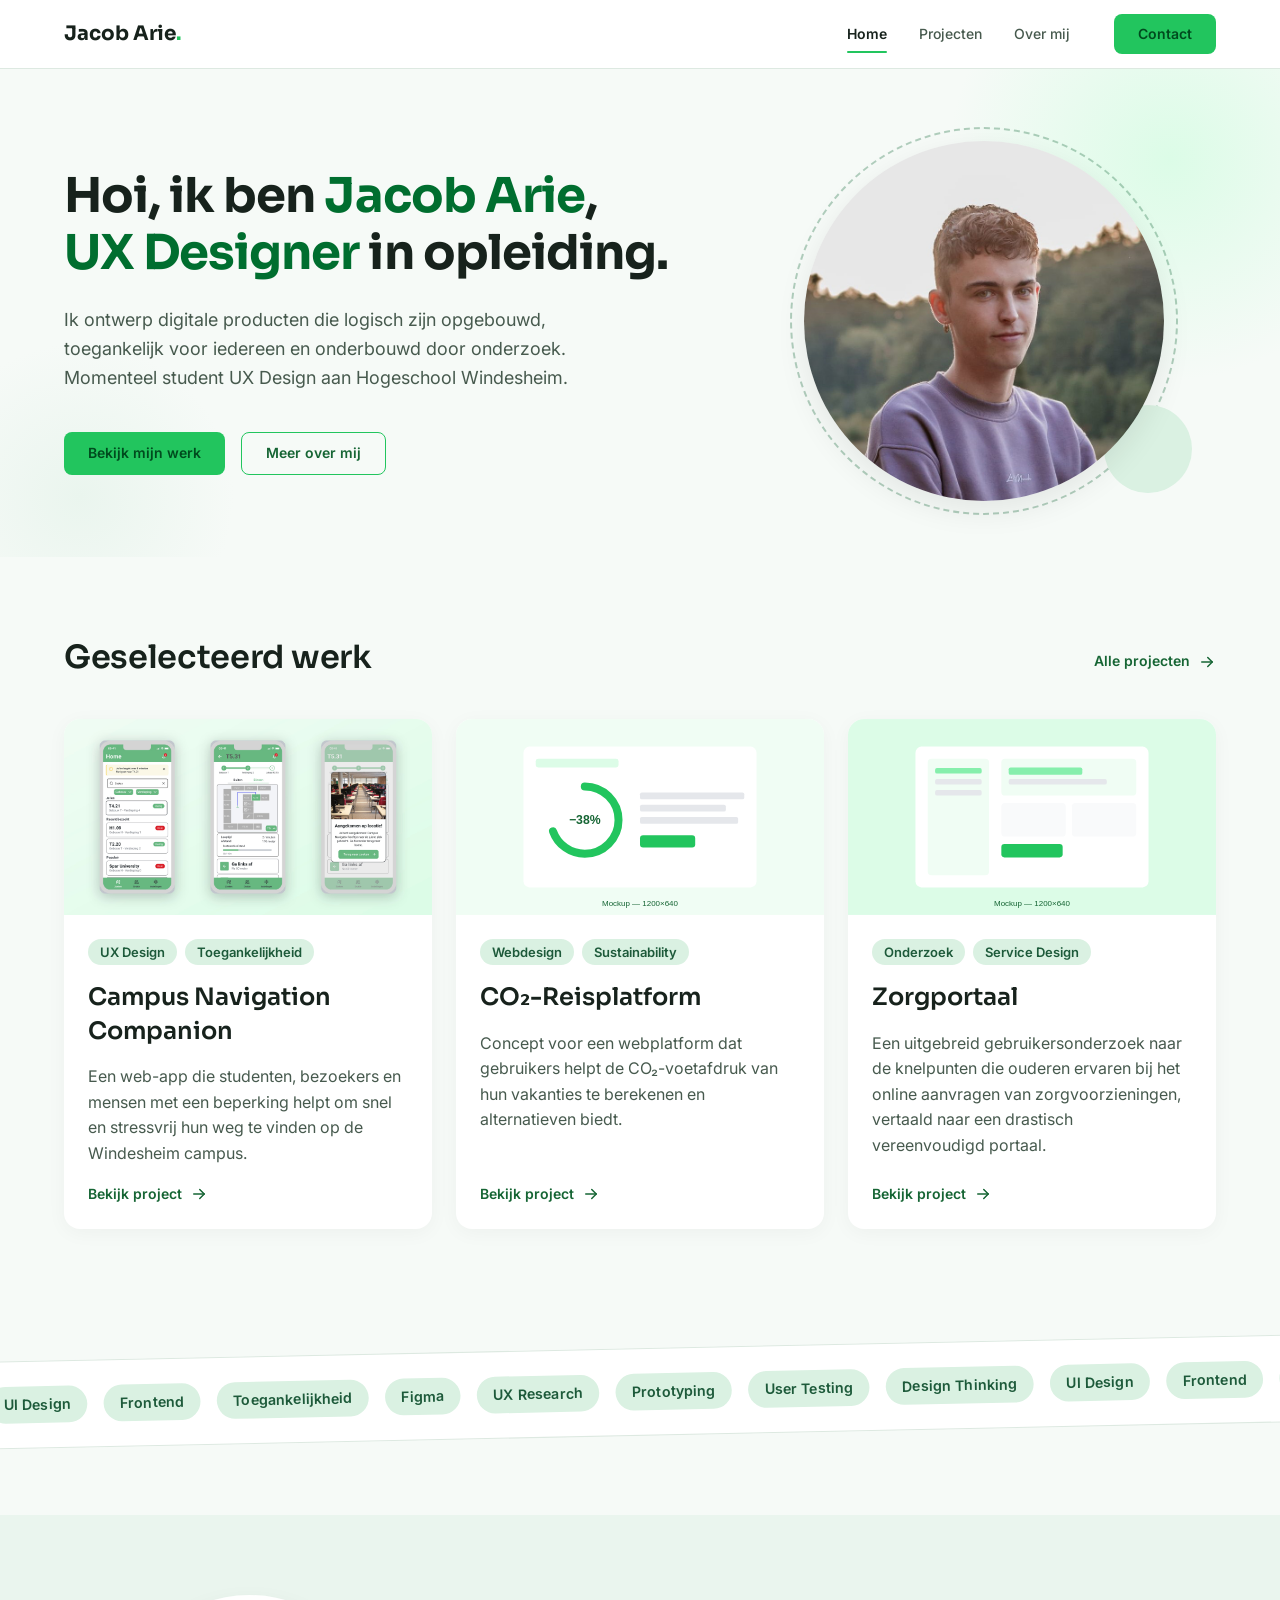
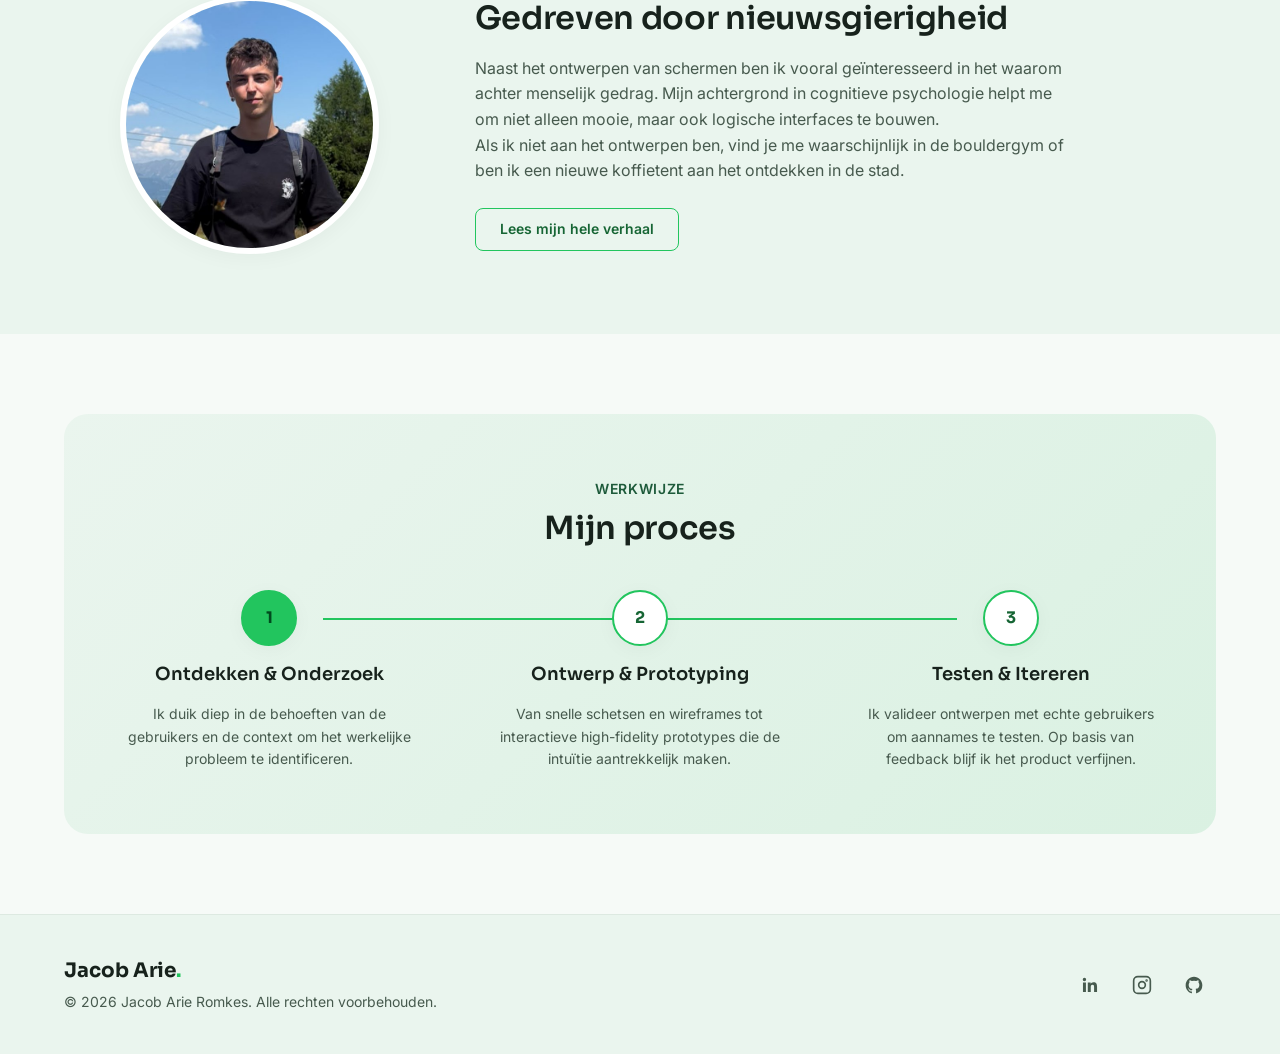
==== commit ba4d6c38: "style: drop dark green, process and study cards share one soft green panel" ====
--- a/index.html
+++ b/index.html
@@ -176,7 +176,7 @@
     <!-- Proces -->
     <section class="section process" aria-labelledby="proces-title">
       <div class="container">
-        <div class="panel-dark" data-reveal>
+        <div class="panel-tint" data-reveal>
         <span class="overline">Werkwijze</span>
         <h2 id="proces-title">Mijn proces</h2>
         <div class="process-wrap" data-process>
--- a/css/tokens.css
+++ b/css/tokens.css
@@ -9,13 +9,12 @@
      - primary (fel groen): alleen acties, focus, actieve staat, voortgang
      - sage (secundair):    chips, icoontegels, overlines
      - stone (tertiair):    rustige sectievlakken
-     - forest (donker):     donkere band en footer, voor ritme licht/donker */
+     Uitgelichte blokken (proces, studievoortgang) delen één zacht verloop. */
   --color-primary: #22c55e;        /* acties */
   --color-on-primary: #004b1e;     /* tekst op primary (AA-contrast op fel groen) */
   --color-primary-hover: #4ade80;  /* hover-variant die contrast behoudt */
   --color-primary-dark: #166534;   /* links en groene tekst op lichte vlakken (AA) */
   --color-primary-deep: #006e2f;   /* accentwoorden in koppen */
-  --color-primary-on-dark: #4ae176;/* fel groen op donkere vlakken (inverse-primary) */
   --color-mint: #dcfce7;           /* alleen nog voor succesmeldingen en hero-gloed */
 
   /* Verzadiging bewust in het midden: frisser dan grijsgroen,
@@ -25,10 +24,7 @@
   --color-sage-soft: #daf1e2;      /* chips, icoontegels */
   --color-stone: #eaf5ee;          /* rustige sectievlakken */
 
-  --color-forest: #163b29;         /* donkere kaart */
-  --color-forest-raised: #1f4d36;  /* elementen op donker */
-  --color-on-forest: #eef7f1;      /* tekst op donker */
-  --color-on-forest-muted: #b3d1bd;/* secundaire tekst op donker */
+  --gradient-panel: linear-gradient(135deg, var(--color-stone) 0%, var(--color-sage-soft) 100%);
 
   /* Neutralen met een groene ondertoon, zodat alles bij elkaar hoort */
   --color-text: #17221c;
--- a/css/pages.css
+++ b/css/pages.css
@@ -325,9 +325,10 @@
   height: 56px;
   font-family: var(--font-heading);
   font-weight: 700;
-  color: var(--color-on-forest);
-  background-color: var(--color-forest-raised);
+  color: var(--color-primary-dark);
+  background-color: var(--color-surface);
   border: 2px solid var(--color-primary);
+  box-shadow: var(--shadow-1);
   border-radius: var(--radius-full);
   transition: background-color 300ms ease, color 300ms ease;
 }
@@ -344,7 +345,7 @@
   left: calc(16.67% + 40px);
   right: calc(16.67% + 40px);
   height: 2px;
-  background-color: rgba(255, 255, 255, 0.14);
+  background-color: rgba(47, 122, 80, 0.2);
 }
 
 .process-connector .connector-fill {
@@ -362,29 +363,23 @@
 .process-step p {
   max-width: 32ch;
   font-size: var(--label-sm);
-  color: var(--color-on-forest-muted);
-}
-
-/* Donkere kaart: bosgroen vlak binnen de pagina, met ronde hoeken zodat er
-   geen harde overgang van rand tot rand ontstaat */
-.panel-dark {
+  color: var(--color-text-muted);
+}
+
+/* Uitgelichte kaart: zelfde behandeling als de studievoortgang, zodat
+   alle uitgelichte blokken op de site één familie vormen */
+.panel-tint {
   padding: 64px var(--space-xl);
-  background-color: var(--color-forest);
-  color: var(--color-on-forest);
+  background: var(--gradient-panel);
   border-radius: var(--radius-xl);
-  box-shadow: var(--shadow-2);
-}
-
-.panel-dark .overline {
-  color: var(--color-primary-on-dark);
-}
-
-.panel-dark :focus-visible {
-  outline-color: var(--color-primary-on-dark);
+}
+
+.panel-tint .overline {
+  color: var(--color-sage-ink);
 }
 
 @media (max-width: 639px) {
-  .panel-dark {
+  .panel-tint {
     padding: 48px var(--space-lg);
   }
 }
@@ -814,7 +809,7 @@
 
 /* Studievoortgang */
 .study {
-  background-color: var(--color-stone);
+  background: var(--gradient-panel);
   border-radius: var(--radius-xl);
   padding: var(--space-xl) var(--space-lg);
   text-align: center;
